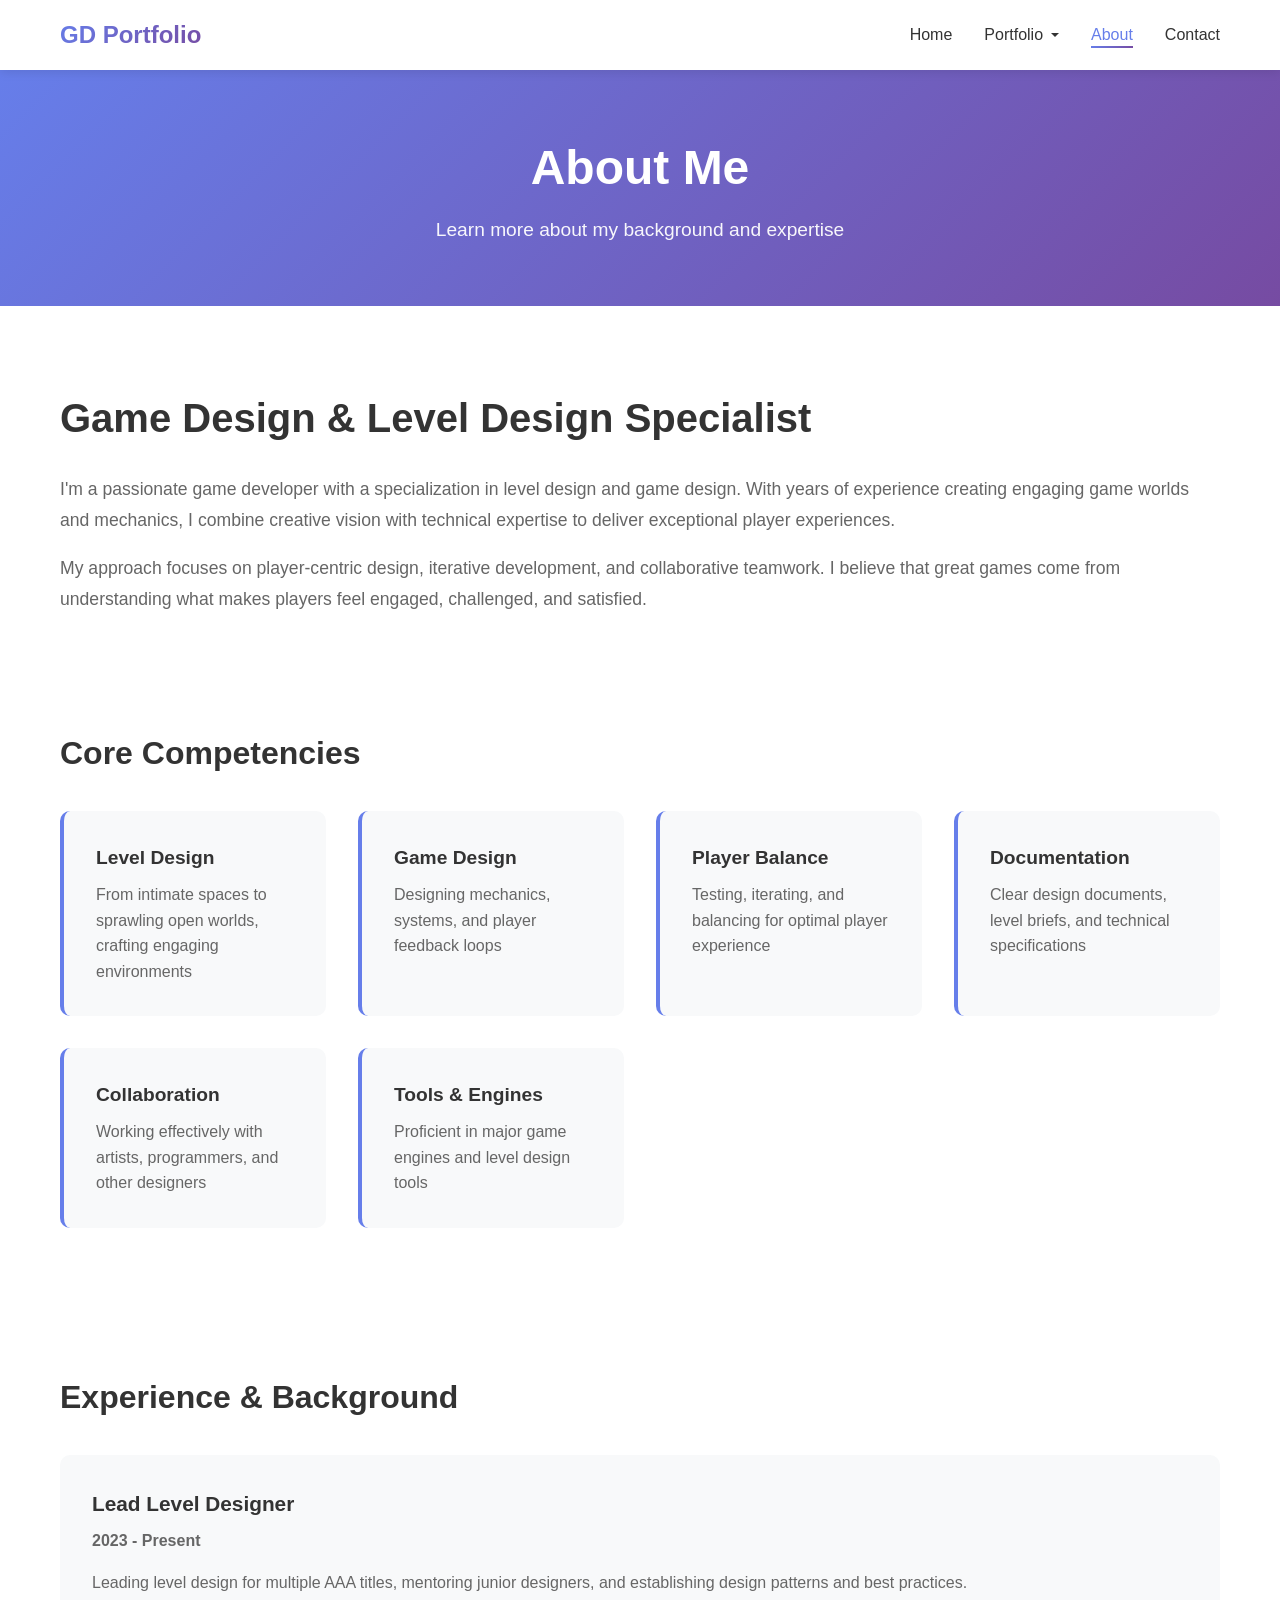
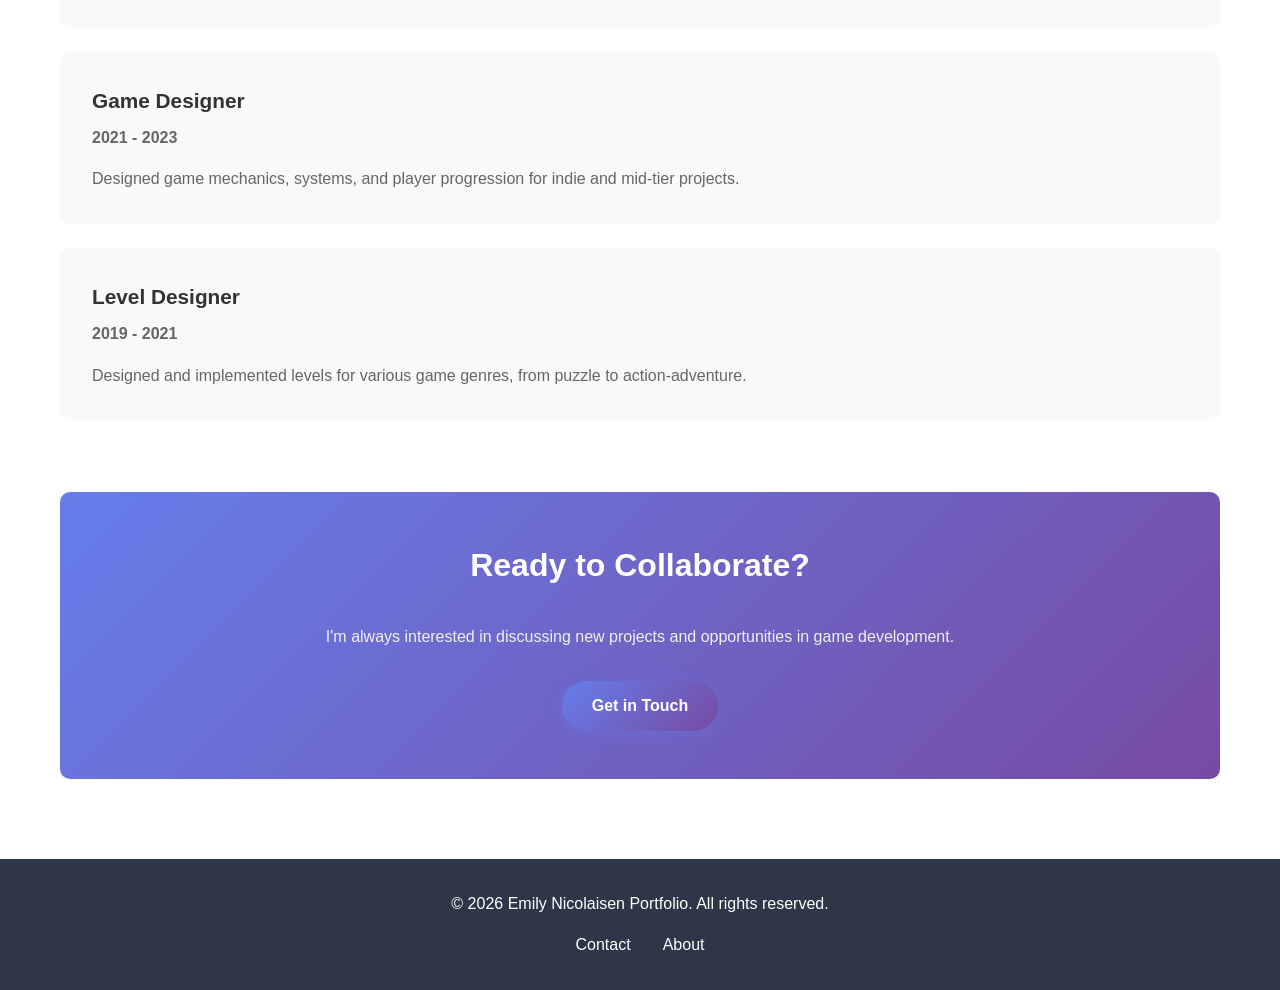
==== about.html @ a48c78db "Commiting folder" ====
<!DOCTYPE html>
<html lang="en">
<head>
    <meta charset="UTF-8">
    <meta name="viewport" content="width=device-width, initial-scale=1.0">
    <title>About - Game Developer</title>
    <link rel="stylesheet" href="style.css">
</head>
<body>
    <!-- Navigation -->
    <nav class="navbar">
        <div class="nav-container">
            <a href="index.html" class="logo">GD Portfolio</a>
            <ul class="nav-menu">
                <li><a href="index.html" class="nav-link">Home</a></li>
                <li class="nav-dropdown">
                    <a href="portfolio.html" class="nav-link">Portfolio</a>
                    <ul class="dropdown-menu">
                        <li><a href="project1.html" class="dropdown-link">Yolked and Loaded Level Design</a></li>
                        <li><a href="project2.html" class="dropdown-link">Environmental Puzzle System</a></li>
                        <li><a href="project3.html" class="dropdown-link">Narrative-Driven Experience</a></li>
                        <li><a href="project4.html" class="dropdown-link">Multiplayer Arena Design</a></li>
                    </ul>
                </li>
                <li><a href="about.html" class="nav-link active">About</a></li>
                <li><a href="contact.html" class="nav-link">Contact</a></li>
            </ul>
        </div>
    </nav>

    <!-- Page Header -->
    <section class="page-header">
        <div class="container">
            <h1>About Me</h1>
            <p>Learn more about my background and expertise</p>
        </div>
    </section>

    <!-- About Content -->
    <section class="about-section">
        <div class="container">
            <div class="about-content">
                <div class="about-text">
                    <h2>Game Design & Level Design Specialist</h2>
                    <p>
                        I'm a passionate game developer with a specialization in level design and game design. 
                        With years of experience creating engaging game worlds and mechanics, I combine creative vision 
                        with technical expertise to deliver exceptional player experiences.
                    </p>
                    <p>
                        My approach focuses on player-centric design, iterative development, and collaborative teamwork. 
                        I believe that great games come from understanding what makes players feel engaged, challenged, 
                        and satisfied.
                    </p>
                </div>

                <div class="skills-section">
                    <h3>Core Competencies</h3>
                    <div class="skills-grid">
                        <div class="skill">
                            <h4>Level Design</h4>
                            <p>From intimate spaces to sprawling open worlds, crafting engaging environments</p>
                        </div>
                        <div class="skill">
                            <h4>Game Design</h4>
                            <p>Designing mechanics, systems, and player feedback loops</p>
                        </div>
                        <div class="skill">
                            <h4>Player Balance</h4>
                            <p>Testing, iterating, and balancing for optimal player experience</p>
                        </div>
                        <div class="skill">
                            <h4>Documentation</h4>
                            <p>Clear design documents, level briefs, and technical specifications</p>
                        </div>
                        <div class="skill">
                            <h4>Collaboration</h4>
                            <p>Working effectively with artists, programmers, and other designers</p>
                        </div>
                        <div class="skill">
                            <h4>Tools & Engines</h4>
                            <p>Proficient in major game engines and level design tools</p>
                        </div>
                    </div>
                </div>

                <div class="experience-section">
                    <h3>Experience & Background</h3>
                    <div class="experience-item">
                        <h4>Lead Level Designer</h4>
                        <p class="experience-date">2023 - Present</p>
                        <p>Leading level design for multiple AAA titles, mentoring junior designers, and establishing design patterns and best practices.</p>
                    </div>
                    <div class="experience-item">
                        <h4>Game Designer</h4>
                        <p class="experience-date">2021 - 2023</p>
                        <p>Designed game mechanics, systems, and player progression for indie and mid-tier projects.</p>
                    </div>
                    <div class="experience-item">
                        <h4>Level Designer</h4>
                        <p class="experience-date">2019 - 2021</p>
                        <p>Designed and implemented levels for various game genres, from puzzle to action-adventure.</p>
                    </div>
                </div>

                <div class="cta-section">
                    <h3>Ready to Collaborate?</h3>
                    <p>I'm always interested in discussing new projects and opportunities in game development.</p>
                    <a href="contact.html" class="btn btn-primary">Get in Touch</a>
                </div>
            </div>
        </div>
    </section>

    <!-- Footer -->
    <footer class="footer">
        <div class="container">
            <p>&copy; 2026 Emily Nicolaisen Portfolio. All rights reserved.</p>
            <div class="footer-links">
                <a href="contact.html">Contact</a>
                <a href="about.html">About</a>
            </div>
        </div>
    </footer>
</body>
</html>
---- style.css ----
/* Reset & Base Styles */
* {
    margin: 0;
    padding: 0;
    box-sizing: border-box;
}

html {
    scroll-behavior: smooth;
    font-size: 16px;
}

body {
    font-family: -apple-system, BlinkMacSystemFont, 'Segoe UI', Roboto, Oxygen, Ubuntu, Cantarell, sans-serif;
    line-height: 1.6;
    color: #333;
    background-color: #f8f9fa;
}

.container {
    max-width: 1200px;
    margin: 0 auto;
    padding: 0 20px;
}

/* Navigation */
.navbar {
    background: white;
    box-shadow: 0 2px 10px rgba(0, 0, 0, 0.1);
    position: sticky;
    top: 0;
    z-index: 100;
}

.nav-container {
    max-width: 1200px;
    margin: 0 auto;
    padding: 0 20px;
    display: flex;
    justify-content: space-between;
    align-items: center;
    height: 70px;
}

.logo {
    font-size: 1.5rem;
    font-weight: 700;
    color: #667eea;
    text-decoration: none;
    background: linear-gradient(135deg, #667eea 0%, #764ba2 100%);
    -webkit-background-clip: text;
    -webkit-text-fill-color: transparent;
    background-clip: text;
}

.nav-menu {
    display: flex;
    list-style: none;
    gap: 2rem;
}

.nav-link {
    text-decoration: none;
    color: #333;
    font-weight: 500;
    transition: color 0.3s ease;
    position: relative;
}

.nav-link:hover,
.nav-link.active {
    color: #667eea;
}

.nav-link.active::after {
    content: '';
    position: absolute;
    bottom: -5px;
    left: 0;
    width: 100%;
    height: 2px;
    background: linear-gradient(135deg, #667eea 0%, #764ba2 100%);
}

.nav-dropdown > .nav-link.active::after {
    position: static;
    display: inline-block;
    width: auto;
    height: auto;
    background: none;
    border-left: 4px solid transparent;
    border-right: 4px solid transparent;
    border-top: 4px solid currentColor;
    margin-left: 0.5rem;
}

/* Dropdown Menu */
.nav-dropdown {
    position: relative;
}

.nav-dropdown > .nav-link {
    display: flex;
    align-items: center;
}

.nav-dropdown > .nav-link::after {
    content: '';
    display: inline-block;
    width: 0;
    height: 0;
    border-left: 4px solid transparent;
    border-right: 4px solid transparent;
    border-top: 4px solid currentColor;
    margin-left: 0.5rem;
    transition: transform 0.3s ease;
}

.nav-dropdown:hover > .nav-link::after {
    transform: rotate(180deg);
}

.dropdown-menu {
    position: absolute;
    top: 100%;
    left: 0;
    background: white;
    list-style: none;
    border-radius: 8px;
    box-shadow: 0 5px 20px rgba(0, 0, 0, 0.15);
    min-width: 250px;
    opacity: 0;
    visibility: hidden;
    transform: translateY(-10px);
    transition: all 0.3s ease;
    margin-top: 0.5rem;
    z-index: 99;
}

.nav-dropdown:hover .dropdown-menu {
    opacity: 1;
    visibility: visible;
    transform: translateY(0);
}

.dropdown-link {
    display: block;
    padding: 12px 20px;
    color: #333;
    text-decoration: none;
    transition: all 0.3s ease;
}

.dropdown-link:first-child {
    border-radius: 8px 8px 0 0;
}

.dropdown-link:last-child {
    border-radius: 0 0 8px 8px;
}

.dropdown-link:hover {
    background: #f0f0f0;
    color: #667eea;
    padding-left: 25px;
}

.dropdown-link.active {
    background: #f0f0f0;
    color: #667eea;
    font-weight: 600;
}

/* Hero Section */
.video-hero {
    min-height: 600px;
    display: flex;
    align-items: center;
    justify-content: center;
    color: white;
    text-align: center;
    position: relative;
    overflow: hidden;
}

.hero-video {
    position: absolute;
    top: 50%;
    left: 50%;
    min-width: 100%;
    min-height: 100%;
    width: auto;
    height: auto;
    transform: translate(-50%, -50%);
    object-fit: cover;
    z-index: 1;
}

.video-overlay {
    position: absolute;
    top: 0;
    left: 0;
    width: 100%;
    height: 100%;
    background: rgba(0, 0, 0, 0.4);
    z-index: 2;
}

.video-hero .hero-content {
    position: relative;
    z-index: 3;
    max-width: 800px;
    margin: 0 auto;
    padding: 0 20px;
}

.hero {
    min-height: 600px;
    background: linear-gradient(135deg, #667eea 0%, #764ba2 100%);
    display: flex;
    align-items: center;
    justify-content: center;
    color: white;
    text-align: center;
    position: relative;
    overflow: hidden;
}

.hero::before {
    content: '';
    position: absolute;
    width: 400px;
    height: 400px;
    background: rgba(255, 255, 255, 0.1);
    border-radius: 50%;
    top: -100px;
    right: -100px;
    animation: float 6s ease-in-out infinite;
}

.hero::after {
    content: '';
    position: absolute;
    width: 300px;
    height: 300px;
    background: rgba(255, 255, 255, 0.08);
    border-radius: 50%;
    bottom: -50px;
    left: -50px;
    animation: float 8s ease-in-out infinite;
}

@keyframes float {
    0%, 100% { transform: translateY(0px); }
    50% { transform: translateY(20px); }
}

.hero-content {
    position: relative;
    z-index: 2;
    max-width: 800px;
    margin: 0 auto;
    padding: 0 20px;
}

.hero-title {
    font-size: 3.5rem;
    margin-bottom: 1rem;
    font-weight: 700;
}

.hero-subtitle {
    font-size: 1.5rem;
    margin-bottom: 2rem;
    opacity: 0.95;
}

.hero-buttons {
    display: flex;
    gap: 1rem;
    justify-content: center;
    flex-wrap: wrap;
}

/* Buttons */
.btn {
    display: inline-block;
    padding: 12px 30px;
    border-radius: 50px;
    text-decoration: none;
    font-weight: 600;
    transition: all 0.3s ease;
    cursor: pointer;
    border: none;
    font-size: 1rem;
}

.btn-primary {
    background: linear-gradient(135deg, #667eea 0%, #764ba2 100%);
    color: white;
    box-shadow: 0 4px 15px rgba(102, 126, 234, 0.4);
}

.btn-primary:hover {
    transform: translateY(-2px);
    box-shadow: 0 6px 20px rgba(102, 126, 234, 0.6);
}

.btn-secondary {
    background: white;
    color: #667eea;
    border: 2px solid white;
}

.btn-secondary:hover {
    background: transparent;
    color: white;
}

/* Featured Section */
.featured {
    padding: 80px 0;
    background: white;
}

.featured h2 {
    font-size: 2.5rem;
    text-align: center;
    margin-bottom: 3rem;
    color: #333;
}

.projects-grid {
    display: grid;
    grid-template-columns: repeat(auto-fit, minmax(300px, 1fr));
    gap: 2rem;
}

.project-card {
    background: white;
    border-radius: 10px;
    overflow: hidden;
    box-shadow: 0 5px 20px rgba(0, 0, 0, 0.1);
    transition: transform 0.3s ease, box-shadow 0.3s ease;
}

.project-card:hover {
    transform: translateY(-5px);
    box-shadow: 0 10px 30px rgba(0, 0, 0, 0.15);
}

.project-image {
    width: 100%;
    height: 200px;
    object-fit: cover;
}

.project-card h3 {
    font-size: 1.5rem;
    padding: 1.5rem 1.5rem 0.5rem;
    color: #333;
}

.project-card p {
    padding: 0 1.5rem;
    color: #666;
    margin-bottom: 1rem;
}

.card-link {
    display: inline-block;
    padding: 0 1.5rem 1.5rem;
    color: #667eea;
    text-decoration: none;
    font-weight: 600;
    transition: color 0.3s ease;
}

.card-link:hover {
    color: #764ba2;
}

/* Page Header */
.page-header {
    background: linear-gradient(135deg, #667eea 0%, #764ba2 100%);
    color: white;
    padding: 60px 0;
    text-align: center;
}

.page-header h1 {
    font-size: 3rem;
    margin-bottom: 0.5rem;
}

.page-header p {
    font-size: 1.2rem;
    opacity: 0.95;
}

/* Portfolio Section */
.portfolio-section {
    padding: 80px 0;
    background: white;
}

.portfolio-grid {
    display: grid;
    gap: 3rem;
}

.portfolio-item {
    display: grid;
    grid-template-columns: 1fr 1fr;
    gap: 2rem;
    align-items: center;
    padding: 2rem;
    background: #f8f9fa;
    border-radius: 10px;
    transition: transform 0.3s ease, box-shadow 0.3s ease;
}

.portfolio-item:hover {
    transform: translateY(-5px);
    box-shadow: 0 10px 30px rgba(0, 0, 0, 0.1);
}

.portfolio-item:nth-child(even) {
    grid-template-columns: 1fr 1fr;
    direction: rtl;
}

.portfolio-item:nth-child(even) > * {
    direction: ltr;
}

.portfolio-image {
    width: 100%;
    height: 300px;
    border-radius: 10px;
    box-shadow: 0 10px 30px rgba(0, 0, 0, 0.1);
}

.portfolio-info h3 {
    font-size: 1.8rem;
    margin-bottom: 0.5rem;
    color: #333;
}

.role {
    color: #667eea;
    font-weight: 600;
    margin-bottom: 1rem;
}

.portfolio-info p {
    color: #666;
    line-height: 1.8;
    margin-bottom: 1rem;
}

.project-tags {
    display: flex;
    flex-wrap: wrap;
    gap: 0.5rem;
    margin-top: 1rem;
    margin-bottom: 1rem;
}

.tag {
    display: inline-block;
    background: #667eea;
    color: white;
    padding: 0.5rem 1rem;
    border-radius: 20px;
    font-size: 0.9rem;
}

.card-link {
    display: inline-block;
    color: #667eea;
    text-decoration: none;
    font-weight: 600;
    transition: color 0.3s ease;
}

.card-link:hover {
    color: #764ba2;
}

/* About Section */
.about-section {
    padding: 80px 0;
    background: white;
}

.about-content {
    display: grid;
    gap: 3rem;
}

.about-text h2 {
    font-size: 2.5rem;
    margin-bottom: 1.5rem;
    color: #333;
}

.about-text p {
    font-size: 1.1rem;
    color: #666;
    line-height: 1.8;
    margin-bottom: 1rem;
}

.skills-section h3,
.experience-section h3,
.cta-section h3 {
    font-size: 2rem;
    margin: 3rem 0 2rem;
    color: #333;
}

.skills-grid {
    display: grid;
    grid-template-columns: repeat(auto-fit, minmax(250px, 1fr));
    gap: 2rem;
    margin-bottom: 3rem;
}

.skill {
    background: #f8f9fa;
    padding: 2rem;
    border-radius: 10px;
    border-left: 4px solid #667eea;
}

.skill h4 {
    font-size: 1.2rem;
    margin-bottom: 0.5rem;
    color: #333;
}

.skill p {
    color: #666;
    line-height: 1.6;
}

.experience-item {
    background: #f8f9fa;
    padding: 2rem;
    border-radius: 10px;
    margin-bottom: 1.5rem;
}

.experience-item h4 {
    font-size: 1.3rem;
    color: #333;
    margin-bottom: 0.5rem;
}

.experience-date {
    color: #667eea;
    font-weight: 600;
    margin-bottom: 1rem;
}

.experience-item p {
    color: #666;
    line-height: 1.6;
}

.cta-section {
    background: linear-gradient(135deg, #667eea 0%, #764ba2 100%);
    color: white;
    padding: 3rem;
    border-radius: 10px;
    text-align: center;
}

.cta-section h3 {
    color: white;
    margin-top: 0;
}

.cta-section p {
    color: #f0f0f0;
    margin-bottom: 2rem;
}

/* Project Detail Pages */
.project-detail {
    padding: 80px 0;
    background: white;
}

.project-header-info {
    display: grid;
    grid-template-columns: 2fr 1fr;
    gap: 3rem;
    margin-bottom: 3rem;
    padding-bottom: 3rem;
    border-bottom: 2px solid #f0f0f0;
}

.project-overview h2 {
    font-size: 2rem;
    margin-bottom: 1.5rem;
    color: #333;
}

.project-overview p {
    color: #666;
    line-height: 1.8;
    margin-bottom: 1rem;
}

.project-meta {
    display: grid;
    grid-template-columns: 1fr;
    gap: 2rem;
}

.meta-item h4 {
    color: #667eea;
    font-weight: 600;
    margin-bottom: 0.5rem;
}

.meta-item p {
    color: #333;
    font-weight: 500;
}

.project-content h3 {
    font-size: 1.8rem;
    margin: 2rem 0 1rem;
    color: #333;
}

/* Media gallery carousel */
.gallery-container {
    display: flex;
    align-items: center;
    gap: 1rem;
    margin: 2rem 0;
}

.media-gallery {
    display: grid;
    grid-auto-columns: 280px;
    grid-auto-flow: column;
    gap: 1.5rem;
    overflow-x: auto;
    scroll-behavior: smooth;
    padding: 1rem 0;
    flex: 1;
}

.media-gallery::-webkit-scrollbar {
    height: 6px;
}

.media-gallery::-webkit-scrollbar-track {
    background: #f0f0f0;
    border-radius: 3px;
}

.media-gallery::-webkit-scrollbar-thumb {
    background: #667eea;
    border-radius: 3px;
}

.media-gallery::-webkit-scrollbar-thumb:hover {
    background: #764ba2;
}

.gallery-btn {
    background: #667eea;
    color: white;
    border: none;
    padding: 12px 16px;
    border-radius: 8px;
    cursor: pointer;
    font-size: 1.2rem;
    transition: background 0.3s ease;
    flex-shrink: 0;
}

.gallery-btn:hover {
    background: #764ba2;
}

/* Adjust media items for carousel */
.media-gallery .media-item {
    flex-shrink: 0;
    width: 100%;
    display: flex;
    align-items: center;
    justify-content: center;
}

.media-item img,
.media-item video {
    width: 100%;
    height: auto;
    max-height: 250px;
    border-radius: 10px;
    object-fit: cover;
    display: block;
}

/* Responsive gallery for tablets/mobile */
@media (max-width: 1024px) {
    .media-gallery {
        grid-template-columns: repeat(2, 1fr);
    }
}

@media (max-width: 768px) {
    .media-gallery {
        grid-template-columns: repeat(1, 1fr);
    }
    
    .gallery-container {
        flex-direction: column;
        gap: 1rem;
    }
    
    .gallery-btn {
        width: 100%;
    }
}


/* Lightbox modal styling */
.modal {
    display: none;
    position: fixed;
    z-index: 200;
    padding-top: 60px;
    left: 0;
    top: 0;
    width: 100%;
    height: 100%;
    overflow: auto;
    background-color: rgba(0,0,0,0.9);
}

.modal-content {
    margin: auto;
    display: block;
    max-width: 80%;
    max-height: 80%;
}

.modal-close {
    position: absolute;
    top: 20px;
    right: 35px;
    color: #f1f1f1;
    font-size: 40px;
    font-weight: bold;
    transition: 0.3s;
    cursor: pointer;
}

.modal-close:hover,
.modal-close:focus {
    color: #bbb;
    text-decoration: none;
    cursor: pointer;
}

.responsibility-list,
.lessons-list {
    list-style: none;
    padding: 0;
    margin-bottom: 2rem;
}

.responsibility-list li,
.lessons-list li {
    padding: 0.75rem 0 0.75rem 2rem;
    color: #666;
    position: relative;
    line-height: 1.6;
}

.responsibility-list li::before,
.lessons-list li::before {
    content: '▸';
    position: absolute;
    left: 0;
    color: #667eea;
    font-weight: bold;
}

.highlights-grid {
    display: grid;
    grid-template-columns: repeat(auto-fit, minmax(250px, 1fr));
    gap: 2rem;
    margin: 2rem 0;
}

.highlight-card {
    background: #f8f9fa;
    padding: 2rem;
    border-radius: 10px;
    border-left: 4px solid #667eea;
}

.highlight-card h4 {
    font-size: 1.1rem;
    color: #333;
    margin-bottom: 0.75rem;
}

.highlight-card p {
    color: #666;
    line-height: 1.6;
}

.challenge-item {
    background: #f8f9fa;
    padding: 2rem;
    border-radius: 10px;
    margin-bottom: 1.5rem;
}

.challenge-item h4 {
    font-size: 1.2rem;
    color: #333;
    margin-bottom: 0.75rem;
}

.challenge-item p {
    color: #666;
    line-height: 1.6;
    margin-bottom: 0.75rem;
}

.challenge-item p:last-child {
    margin-bottom: 0;
}

.challenge-item strong {
    color: #667eea;
}

.project-nav {
    margin-top: 3rem;
    text-align: center;
}

/* Contact Section */
.contact-section {
    padding: 80px 0;
    background: white;
}

.contact-wrapper {
    display: grid;
    grid-template-columns: 1fr 1fr;
    gap: 3rem;
}

.contact-info,
.contact-form {
    max-width: 500px;
}
/* ensure contact container matches other sections */
.contact-section .container {
    width: 100%;
    max-width: 1200px;
    padding: 0 20px;
}

.contact-info h2 {
    font-size: 2rem;
    margin-bottom: 1.5rem;
    color: #333;
}

.contact-info p {
    color: #666;
    margin-bottom: 2rem;
}

.info-item h4 {
    font-size: 1.1rem;
    color: #333;
    margin-bottom: 0.5rem;
    margin-top: 1.5rem;
}

.info-item p {
    color: #666;
}

.info-item a {
    color: #667eea;
    text-decoration: none;
    transition: color 0.3s ease;
}

.info-item a:hover {
    color: #764ba2;
}

.social-links {
    display: flex;
    flex-wrap: wrap;
    gap: 1rem;
    margin-top: 1rem;
}

.social-link {
    display: inline-block;
    background: #f0f0f0;
    color: #333;
    padding: 0.75rem 1.5rem;
    border-radius: 5px;
    text-decoration: none;
    transition: all 0.3s ease;
}

.social-link:hover {
    background: #3c1e5e;
    color: white;
}

.contact-form h2 {
    font-size: 2rem;
    margin-bottom: 1.5rem;
    color: #333;
}

.form-group {
    margin-bottom: 1.5rem;
}

.form-group label {
    display: block;
    margin-bottom: 0.5rem;
    color: #333;
    font-weight: 500;
}

.form-group input,
.form-group textarea {
    width: 100%;
    padding: 12px;
    border: 2px solid #e0e0e0;
    border-radius: 5px;
    font-family: inherit;
    font-size: 1rem;
    transition: border-color 0.3s ease;
}

.form-group input:focus,
.form-group textarea:focus {
    outline: none;
    border-color: #667eea;
}

.form-group textarea {
    resize: vertical;
}

/* Footer */
.footer {
    background: #2d3748;
    color: white;
    padding: 2rem 0;
    text-align: center;
}

.footer p {
    margin-bottom: 1rem;
}

.footer-links {
    display: flex;
    gap: 2rem;
    justify-content: center;
}

.footer-links a {
    color: white;
    text-decoration: none;
    transition: color 0.3s ease;
}

.footer-links a:hover {
    color: #667eea;
}

/* Responsive Design */
@media (max-width: 768px) {
    .nav-menu {
        gap: 1rem;
        font-size: 0.95rem;
    }

    .dropdown-menu {
        position: static;
        opacity: 1;
        visibility: visible;
        transform: none;
        box-shadow: none;
        background: #f8f9fa;
        margin-top: 0;
        border-radius: 0;
    }

    .dropdown-link {
        padding-left: 40px;
    }

    .nav-dropdown:hover .dropdown-menu {
        opacity: 1;
        visibility: visible;
        transform: none;
    }

    .hero-title {
        font-size: 2.5rem;
    }

    .hero-subtitle {
        font-size: 1.2rem;
    }

    .hero-buttons {
        flex-direction: column;
        align-items: center;
        gap: 1rem;
    }

    .hero-video {
        min-width: 150%;
        min-height: 150%;
    }

    .featured h2 {
        font-size: 2rem;
    }

    .page-header h1 {
        font-size: 2rem;
    }

    .project-item {
        grid-template-columns: 1fr;
    }

    .project-item:nth-child(even) {
        grid-template-columns: 1fr;
        direction: ltr;
    }

    .portfolio-item {
        grid-template-columns: 1fr;
    }

    .portfolio-item:nth-child(even) {
        grid-template-columns: 1fr;
        direction: ltr;
    }

    .contact-wrapper {
        grid-template-columns: 1fr;
    }

    .skills-grid {
        grid-template-columns: 1fr;
    }

    .projects-grid {
        grid-template-columns: 1fr;
    }

    .nav-link.active::after {
        width: 100%;
    }

    .project-header-info {
        grid-template-columns: 1fr;
    }
}

@media (max-width: 480px) {
    html {
        font-size: 14px;
    }

    .hero-title {
        font-size: 2rem;
    }

    .hero-subtitle {
        font-size: 1rem;
    }

    .nav-menu {
        gap: 0.5rem;
    }

    .navbar {
        padding: 0 10px;
    }

    .nav-container {
        padding: 0 10px;
    }

    .page-header h1 {
        font-size: 1.5rem;
    }

    .projects-grid {
        grid-template-columns: 1fr;
    }
}
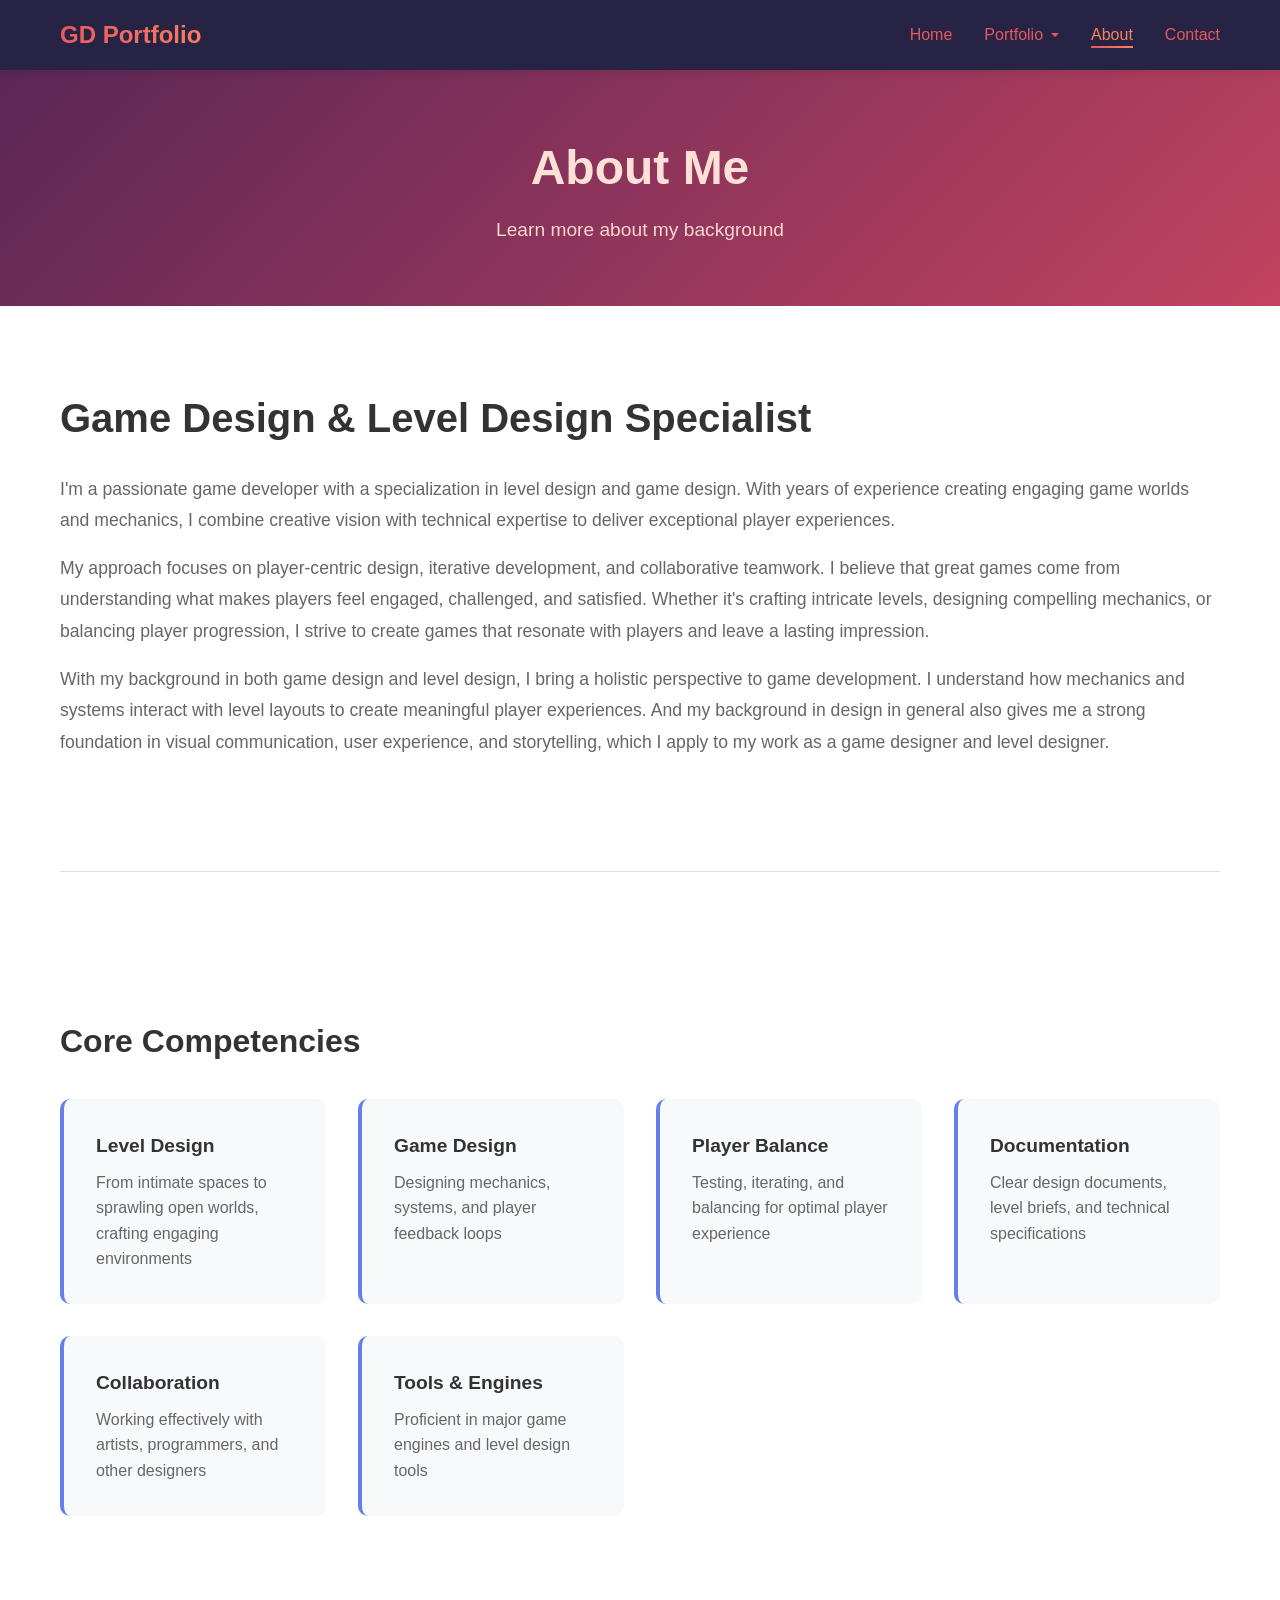
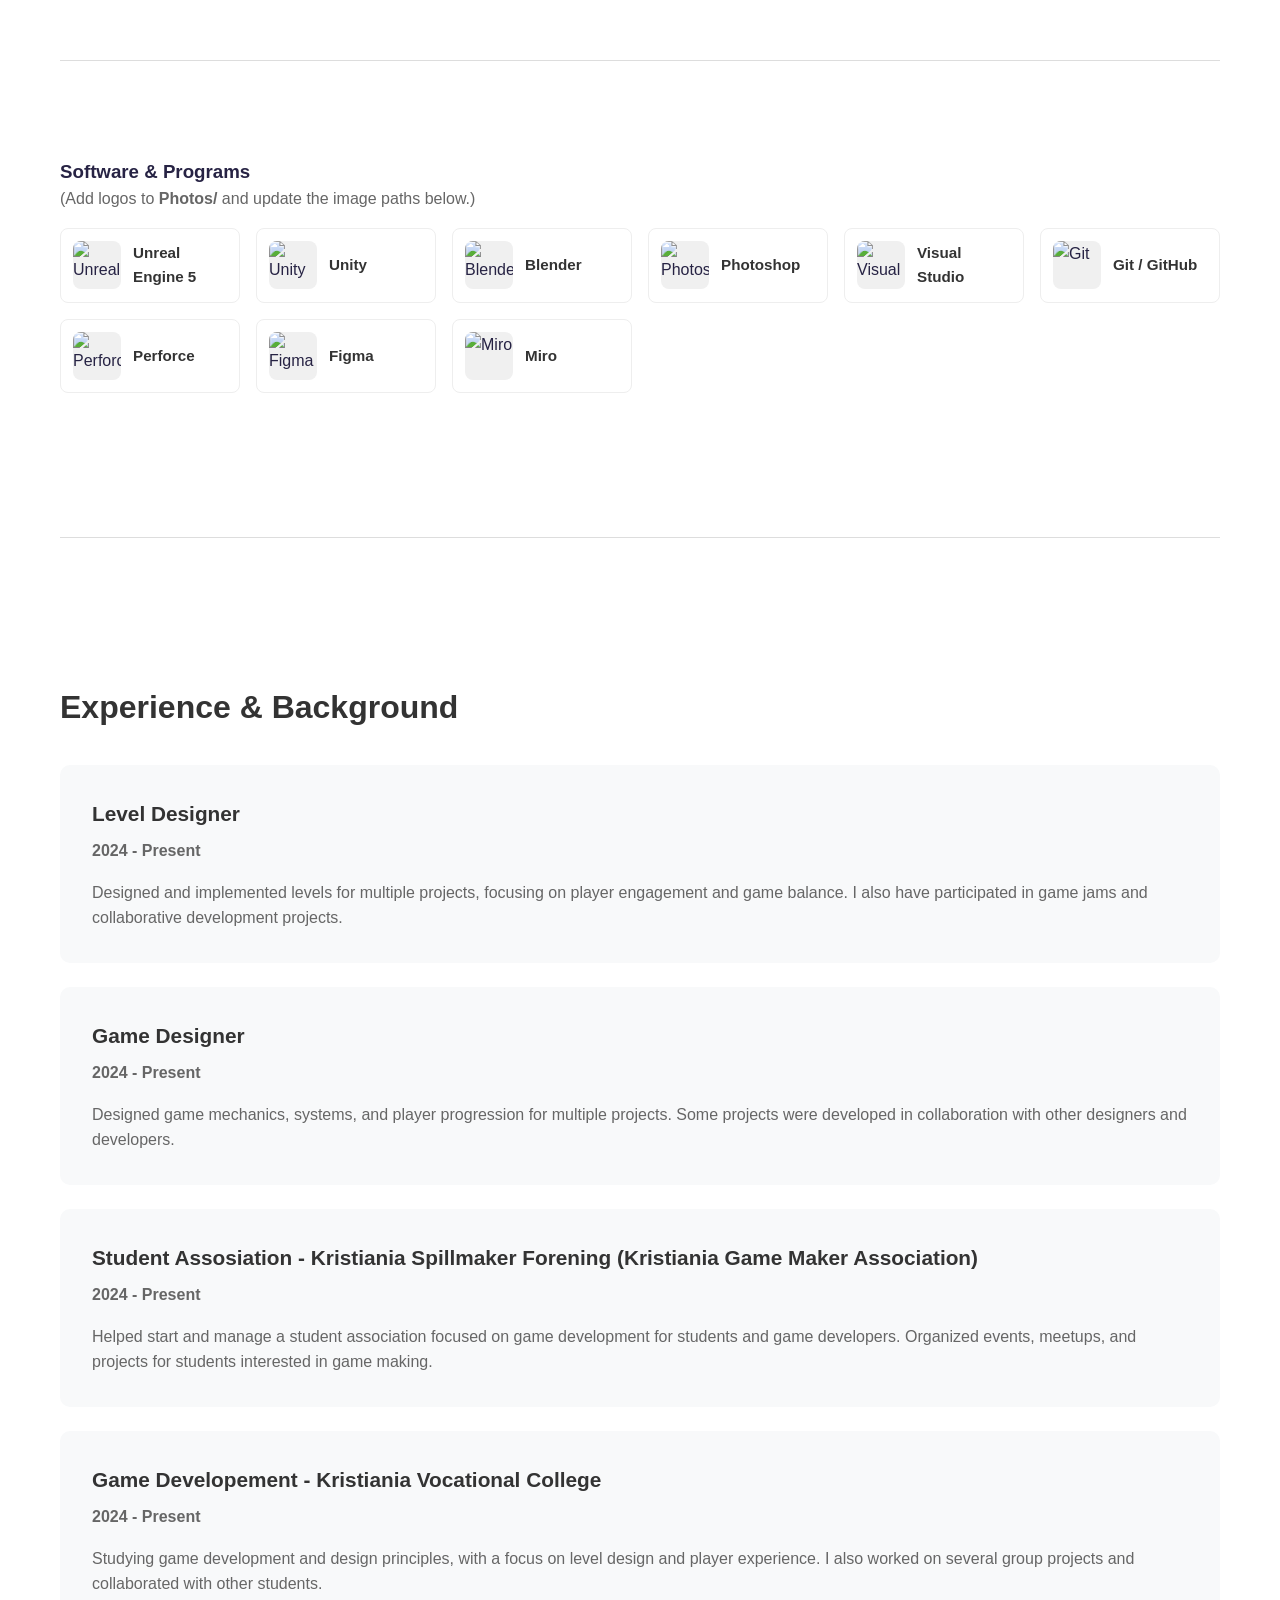
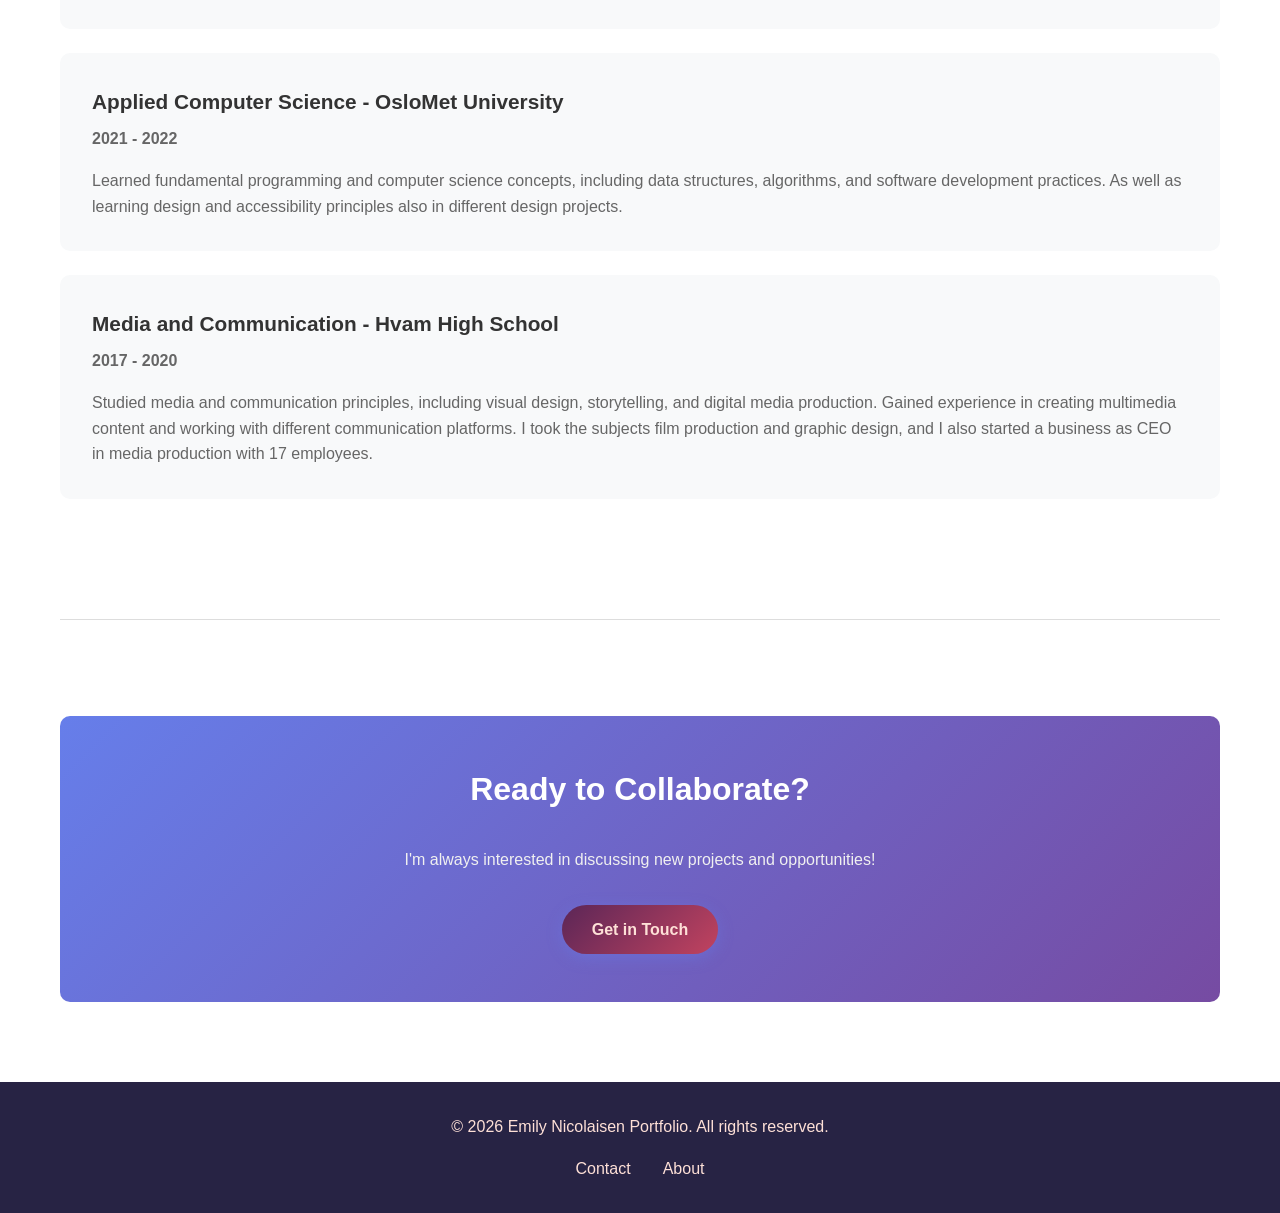
==== commit 793e4a3f: "so many chanbges" ====
--- a/about.html
+++ b/about.html
@@ -16,10 +16,10 @@
                 <li class="nav-dropdown">
                     <a href="portfolio.html" class="nav-link">Portfolio</a>
                     <ul class="dropdown-menu">
-                        <li><a href="project1.html" class="dropdown-link">Yolked and Loaded Level Design</a></li>
-                        <li><a href="project2.html" class="dropdown-link">Environmental Puzzle System</a></li>
-                        <li><a href="project3.html" class="dropdown-link">Narrative-Driven Experience</a></li>
-                        <li><a href="project4.html" class="dropdown-link">Multiplayer Arena Design</a></li>
+                        <li><a href="project1.html" class="dropdown-link">Yolked and Loaded</a></li>
+                        <li><a href="project2.html" class="dropdown-link">The Memory of a Potion</a></li>
+                        <li><a href="project3.html" class="dropdown-link">Dragepust (Dragonsbreath) - Rød Sjø</a></li>
+                        <li><a href="project4.html" class="dropdown-link">Bingo's Berries</a></li>
                     </ul>
                 </li>
                 <li><a href="about.html" class="nav-link active">About</a></li>
@@ -32,7 +32,7 @@
     <section class="page-header">
         <div class="container">
             <h1>About Me</h1>
-            <p>Learn more about my background and expertise</p>
+            <p>Learn more about my background</p>
         </div>
     </section>
 
@@ -50,10 +50,17 @@
                     <p>
                         My approach focuses on player-centric design, iterative development, and collaborative teamwork. 
                         I believe that great games come from understanding what makes players feel engaged, challenged, 
-                        and satisfied.
+                        and satisfied. Whether it's crafting intricate levels, designing compelling mechanics, or balancing player progression, 
+                        I strive to create games that resonate with players and leave a lasting impression.
                     </p>
-                </div>
-
+                    <p>
+                        With my background in both game design and level design, I bring a holistic perspective to game development. 
+                        I understand how mechanics and systems interact with level layouts to create meaningful player experiences. 
+                        And my background in design in general also gives me a strong foundation in visual communication, user experience, 
+                        and storytelling, which I apply to my work as a game designer and level designer.
+                    </p>
+                </div>
+                <hr class="section-divider">
                 <div class="skills-section">
                     <h3>Core Competencies</h3>
                     <div class="skills-grid">
@@ -83,29 +90,97 @@
                         </div>
                     </div>
                 </div>
-
+                <hr class="section-divider">
+                <div class="programs-section">
+                    <h3>Software & Programs</h3>
+                    <p class="programs-note">(Add logos to <strong>Photos/</strong> and update the image paths below.)</p>
+                    <div class="programs-grid">
+                        <div class="prog-card">
+                            <div class="prog-logo"><img src="Photos/unreal.png" alt="Unreal Engine"></div>
+                            <div class="prog-name">Unreal Engine 5</div>
+                        </div>
+                        <div class="prog-card">
+                            <div class="prog-logo"><img src="Photos/unity.png" alt="Unity"></div>
+                            <div class="prog-name">Unity</div>
+                        </div>
+                        <div class="prog-card">
+                            <div class="prog-logo"><img src="Photos/blender.png" alt="Blender"></div>
+                            <div class="prog-name">Blender</div>
+                        </div>
+                        <div class="prog-card">
+                            <div class="prog-logo"><img src="Photos/photoshop.png" alt="Photoshop"></div>
+                            <div class="prog-name">Photoshop</div>
+                        </div>
+                        <div class="prog-card">
+                            <div class="prog-logo"><img src="Photos/vs.png" alt="Visual Studio"></div>
+                            <div class="prog-name">Visual Studio</div>
+                        </div>
+                        <div class="prog-card">
+                            <div class="prog-logo"><img src="Photos/git.png" alt="Git"></div>
+                            <div class="prog-name">Git / GitHub</div>
+                        </div>
+                        <div class="prog-card">
+                            <div class="prog-logo"><img src="Photos/perforce.png" alt="Perforce"></div>
+                            <div class="prog-name">Perforce</div>
+                        </div>
+                        <div class="prog-card">
+                            <div class="prog-logo"><img src="Photos/figma.png" alt="Figma"></div>
+                            <div class="prog-name">Figma</div>
+                        </div>
+                        <div class="prog-card">
+                            <div class="prog-logo"><img src="Photos/miro.png" alt="Miro"></div>
+                            <div class="prog-name">Miro</div>
+                        </div>
+                    </div>
+                </div>
+                <hr class="section-divider">
                 <div class="experience-section">
                     <h3>Experience & Background</h3>
                     <div class="experience-item">
-                        <h4>Lead Level Designer</h4>
-                        <p class="experience-date">2023 - Present</p>
-                        <p>Leading level design for multiple AAA titles, mentoring junior designers, and establishing design patterns and best practices.</p>
+                        <h4>Level Designer</h4>
+                        <p class="experience-date">2024 - Present</p>
+                        <p>Designed and implemented levels for multiple projects, focusing on player engagement and game balance. 
+                            I also have participated in game jams and collaborative development projects.</p>
                     </div>
                     <div class="experience-item">
                         <h4>Game Designer</h4>
-                        <p class="experience-date">2021 - 2023</p>
-                        <p>Designed game mechanics, systems, and player progression for indie and mid-tier projects.</p>
-                    </div>
-                    <div class="experience-item">
-                        <h4>Level Designer</h4>
-                        <p class="experience-date">2019 - 2021</p>
-                        <p>Designed and implemented levels for various game genres, from puzzle to action-adventure.</p>
-                    </div>
-                </div>
-
+                        <p class="experience-date">2024 - Present</p>
+                        <p>Designed game mechanics, systems, and player progression for multiple projects. 
+                            Some projects were developed in collaboration with other designers and developers.</p>
+                    </div>
+                    <div class="experience-item">
+                        <h4>Student Assosiation - Kristiania Spillmaker Forening (Kristiania Game Maker Association)</h4>
+                        <p class="experience-date">2024 - Present</p>
+                        <p>Helped start and manage a student association focused on game development for students and game developers. 
+                            Organized events, meetups, and projects for students interested in game making.</p>
+                        </p>
+                    </div>
+                    <div class="experience-item">
+                        <h4>Game Developement - Kristiania Vocational College</h4>
+                        <p class="experience-date">2024 - Present</p>
+                        <p>Studying game development and design principles, with a focus on level design and player experience. 
+                            I also worked on several group projects and collaborated with other students.</p>
+                    </div>
+                    <div class="experience-item">
+                        <h4>Applied Computer Science - OsloMet University</h4>
+                        <p class="experience-date">2021 - 2022</p>
+                        <p>Learned fundamental programming and computer science concepts, including data structures, algorithms, and software development practices. 
+                            As well as learning design and accessibility principles also in different design projects.</p>
+                    </div>
+                    <div class="experience-item">
+                        <h4>Media and Communication - Hvam High School</h4>
+                        <p class="experience-date">2017 - 2020</p>
+                        <p>Studied media and communication principles, including visual design, storytelling, and digital media production. 
+                            Gained experience in creating multimedia content and working with different communication platforms. 
+                            I took the subjects film production and graphic design, and I also started a business as CEO in media production with 17 employees.</p>
+                        </p>
+                    </div>
+
+                </div>
+                <hr class="section-divider">
                 <div class="cta-section">
                     <h3>Ready to Collaborate?</h3>
-                    <p>I'm always interested in discussing new projects and opportunities in game development.</p>
+                    <p>I'm always interested in discussing new projects and opportunities!</p>
                     <a href="contact.html" class="btn btn-primary">Get in Touch</a>
                 </div>
             </div>
--- a/style.css
+++ b/style.css
@@ -13,8 +13,8 @@
 body {
     font-family: -apple-system, BlinkMacSystemFont, 'Segoe UI', Roboto, Oxygen, Ubuntu, Cantarell, sans-serif;
     line-height: 1.6;
-    color: #333;
-    background-color: #f8f9fa;
+    color: #272344;
+    background-color: #272344;
 }
 
 .container {
@@ -25,7 +25,7 @@
 
 /* Navigation */
 .navbar {
-    background: white;
+    background: rgb(39, 35, 68);
     box-shadow: 0 2px 10px rgba(0, 0, 0, 0.1);
     position: sticky;
     top: 0;
@@ -47,7 +47,7 @@
     font-weight: 700;
     color: #667eea;
     text-decoration: none;
-    background: linear-gradient(135deg, #667eea 0%, #764ba2 100%);
+    background: linear-gradient(135deg, #E4585F 0%, #FC8061 100%);
     -webkit-background-clip: text;
     -webkit-text-fill-color: transparent;
     background-clip: text;
@@ -61,7 +61,7 @@
 
 .nav-link {
     text-decoration: none;
-    color: #333;
+    color: #E4585F;
     font-weight: 500;
     transition: color 0.3s ease;
     position: relative;
@@ -69,7 +69,7 @@
 
 .nav-link:hover,
 .nav-link.active {
-    color: #667eea;
+    color: #FC8061;
 }
 
 .nav-link.active::after {
@@ -79,7 +79,7 @@
     left: 0;
     width: 100%;
     height: 2px;
-    background: linear-gradient(135deg, #667eea 0%, #764ba2 100%);
+    background: linear-gradient(135deg, #E4585F 0%, #FC8061 100%);
 }
 
 .nav-dropdown > .nav-link.active::after {
@@ -124,7 +124,7 @@
     position: absolute;
     top: 100%;
     left: 0;
-    background: white;
+    background: rgb(39, 35, 68);
     list-style: none;
     border-radius: 8px;
     box-shadow: 0 5px 20px rgba(0, 0, 0, 0.15);
@@ -146,7 +146,7 @@
 .dropdown-link {
     display: block;
     padding: 12px 20px;
-    color: #333;
+    color: #FC8061;
     text-decoration: none;
     transition: all 0.3s ease;
 }
@@ -160,8 +160,8 @@
 }
 
 .dropdown-link:hover {
-    background: #f0f0f0;
-    color: #667eea;
+    background: #5B2657;
+    color: #FC8061;
     padding-left: 25px;
 }
 
@@ -220,7 +220,7 @@
     display: flex;
     align-items: center;
     justify-content: center;
-    color: white;
+    color: #FDBFAF;
     text-align: center;
     position: relative;
     overflow: hidden;
@@ -296,8 +296,8 @@
 }
 
 .btn-primary {
-    background: linear-gradient(135deg, #667eea 0%, #764ba2 100%);
-    color: white;
+    background: linear-gradient(135deg, #5B2657 0%, #C2435F 100%);
+    color: #FEE0D7;
     box-shadow: 0 4px 15px rgba(102, 126, 234, 0.4);
 }
 
@@ -307,27 +307,27 @@
 }
 
 .btn-secondary {
-    background: white;
-    color: #667eea;
-    border: 2px solid white;
+    background: #FEE0D7;
+    color: #5B2657;
+    border: 2px solid #FEE0D7;
 }
 
 .btn-secondary:hover {
     background: transparent;
-    color: white;
+    color: #FEE0D7;
 }
 
 /* Featured Section */
 .featured {
     padding: 80px 0;
-    background: white;
+    background: #5B2657;
 }
 
 .featured h2 {
     font-size: 2.5rem;
     text-align: center;
     margin-bottom: 3rem;
-    color: #333;
+    color: #FEE0D7;
 }
 
 .projects-grid {
@@ -337,7 +337,7 @@
 }
 
 .project-card {
-    background: white;
+    background: #FEE0D7;
     border-radius: 10px;
     overflow: hidden;
     box-shadow: 0 5px 20px rgba(0, 0, 0, 0.1);
@@ -382,8 +382,8 @@
 
 /* Page Header */
 .page-header {
-    background: linear-gradient(135deg, #667eea 0%, #764ba2 100%);
-    color: white;
+    background: linear-gradient(135deg, #5B2657 0%, #C2435F 100%);
+    color: #FEE0D7;
     padding: 60px 0;
     text-align: center;
 }
@@ -401,7 +401,7 @@
 /* Portfolio Section */
 .portfolio-section {
     padding: 80px 0;
-    background: white;
+    background: #272344;
 }
 
 .portfolio-grid {
@@ -415,7 +415,7 @@
     gap: 2rem;
     align-items: center;
     padding: 2rem;
-    background: #f8f9fa;
+    background: #FEE0D7;
     border-radius: 10px;
     transition: transform 0.3s ease, box-shadow 0.3s ease;
 }
@@ -556,6 +556,59 @@
     font-size: 1.3rem;
     color: #333;
     margin-bottom: 0.5rem;
+}
+
+/* section divider for better readability */
+.section-divider {
+    border: none;
+    border-top: 1px solid #ddd;
+    margin: 3rem 0;
+}
+
+/* programs section styling */
+.programs-section {
+    margin-bottom: 3rem;
+}
+/* programs grid styles */
+.programs-note {
+    color: #666;
+    margin-bottom: 1rem;
+}
+.programs-grid {
+    display: grid;
+    grid-template-columns: repeat(auto-fit, minmax(160px, 1fr));
+    gap: 1rem;
+}
+.prog-card {
+    display: flex;
+    align-items: center;
+    gap: 0.75rem;
+    background: #fff;
+    padding: 0.75rem;
+    border-radius: 8px;
+    border: 1px solid #eee;
+}
+.prog-logo {
+    width: 48px;
+    height: 48px;
+    flex: 0 0 48px;
+    border-radius: 8px;
+    background: #f0f0f0;
+    display: flex;
+    align-items: center;
+    justify-content: center;
+    overflow: hidden;
+}
+.prog-logo img {
+    width: 100%;
+    height: 100%;
+    object-fit: contain;
+    display: block;
+}
+.prog-name {
+    font-weight: 600;
+    color: #333;
+    font-size: 0.95rem;
 }
 
 .experience-date {
@@ -969,8 +1022,8 @@
 
 /* Footer */
 .footer {
-    background: #2d3748;
-    color: white;
+    background: #272344;
+    color: #FEE0D7;
     padding: 2rem 0;
     text-align: center;
 }
@@ -986,13 +1039,13 @@
 }
 
 .footer-links a {
-    color: white;
+    color: #FEE0D7;
     text-decoration: none;
     transition: color 0.3s ease;
 }
 
 .footer-links a:hover {
-    color: #667eea;
+    color: #FC8061;
 }
 
 /* Responsive Design */
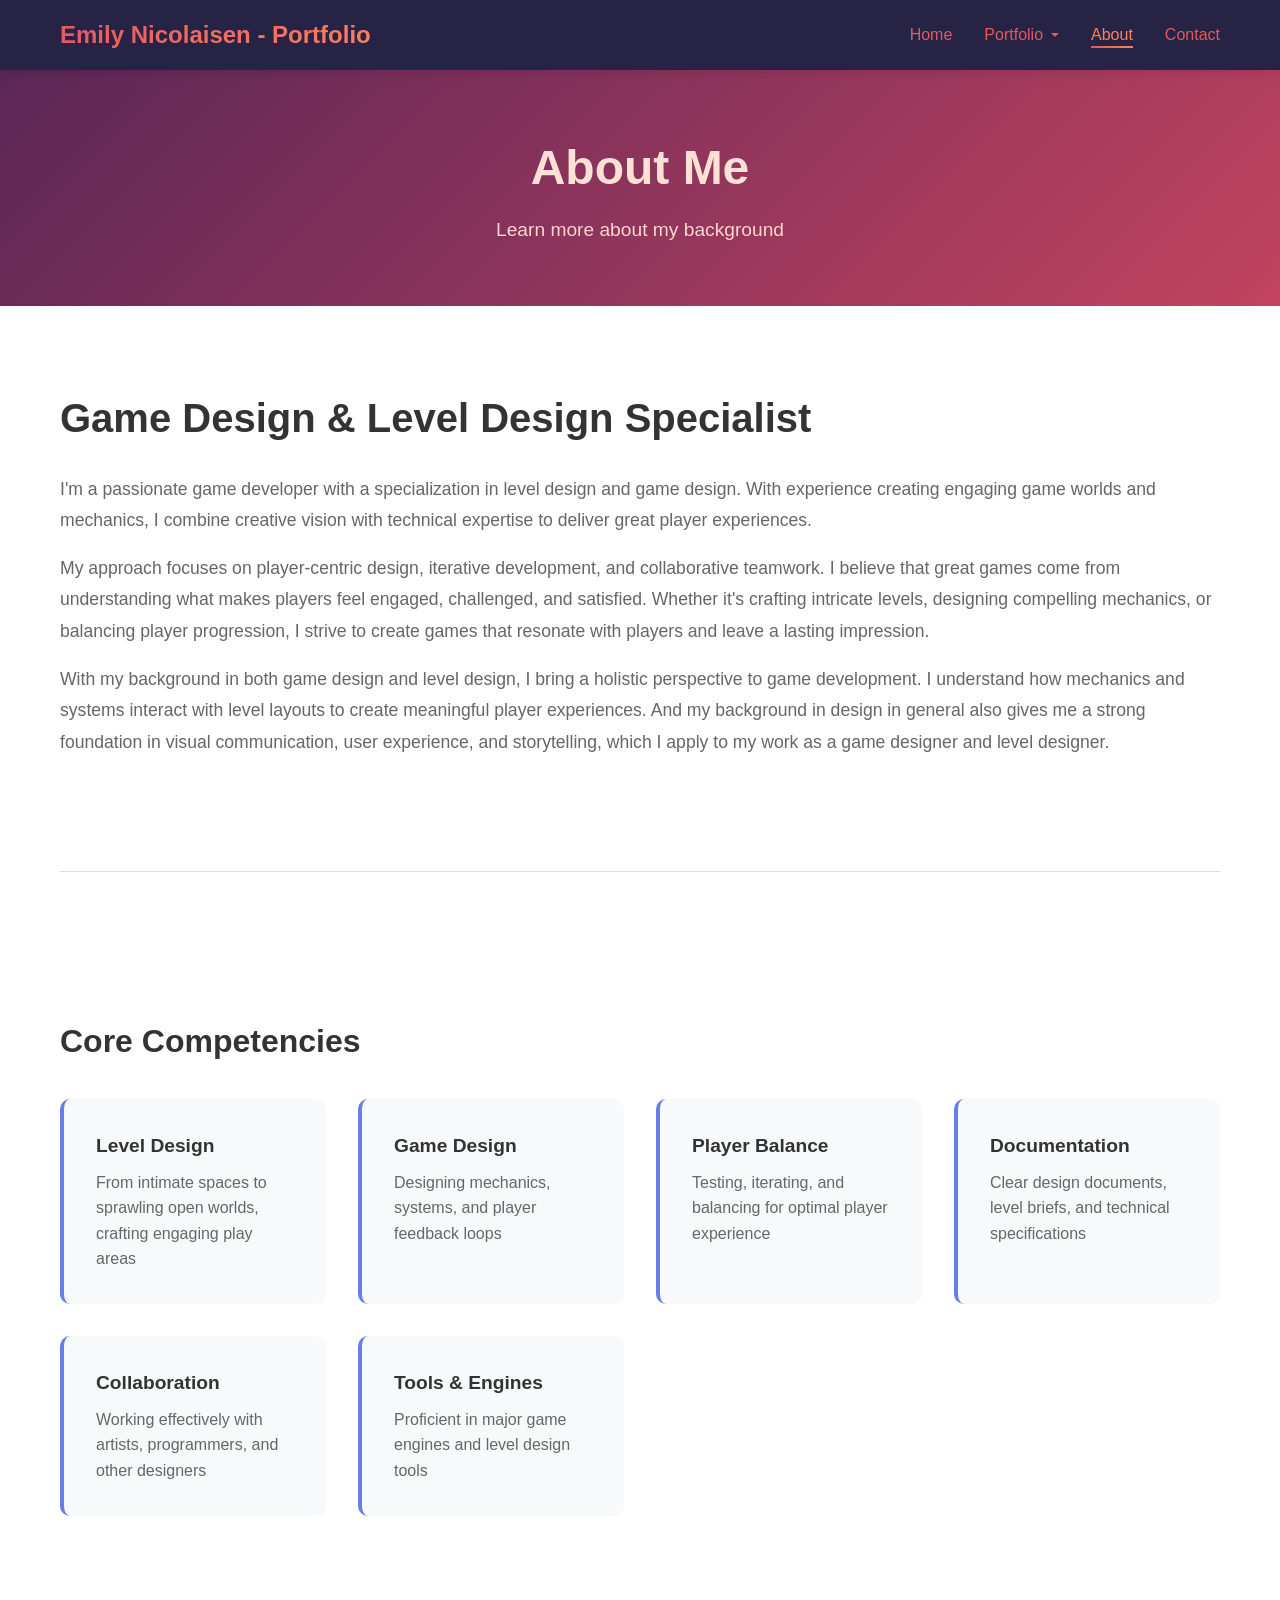
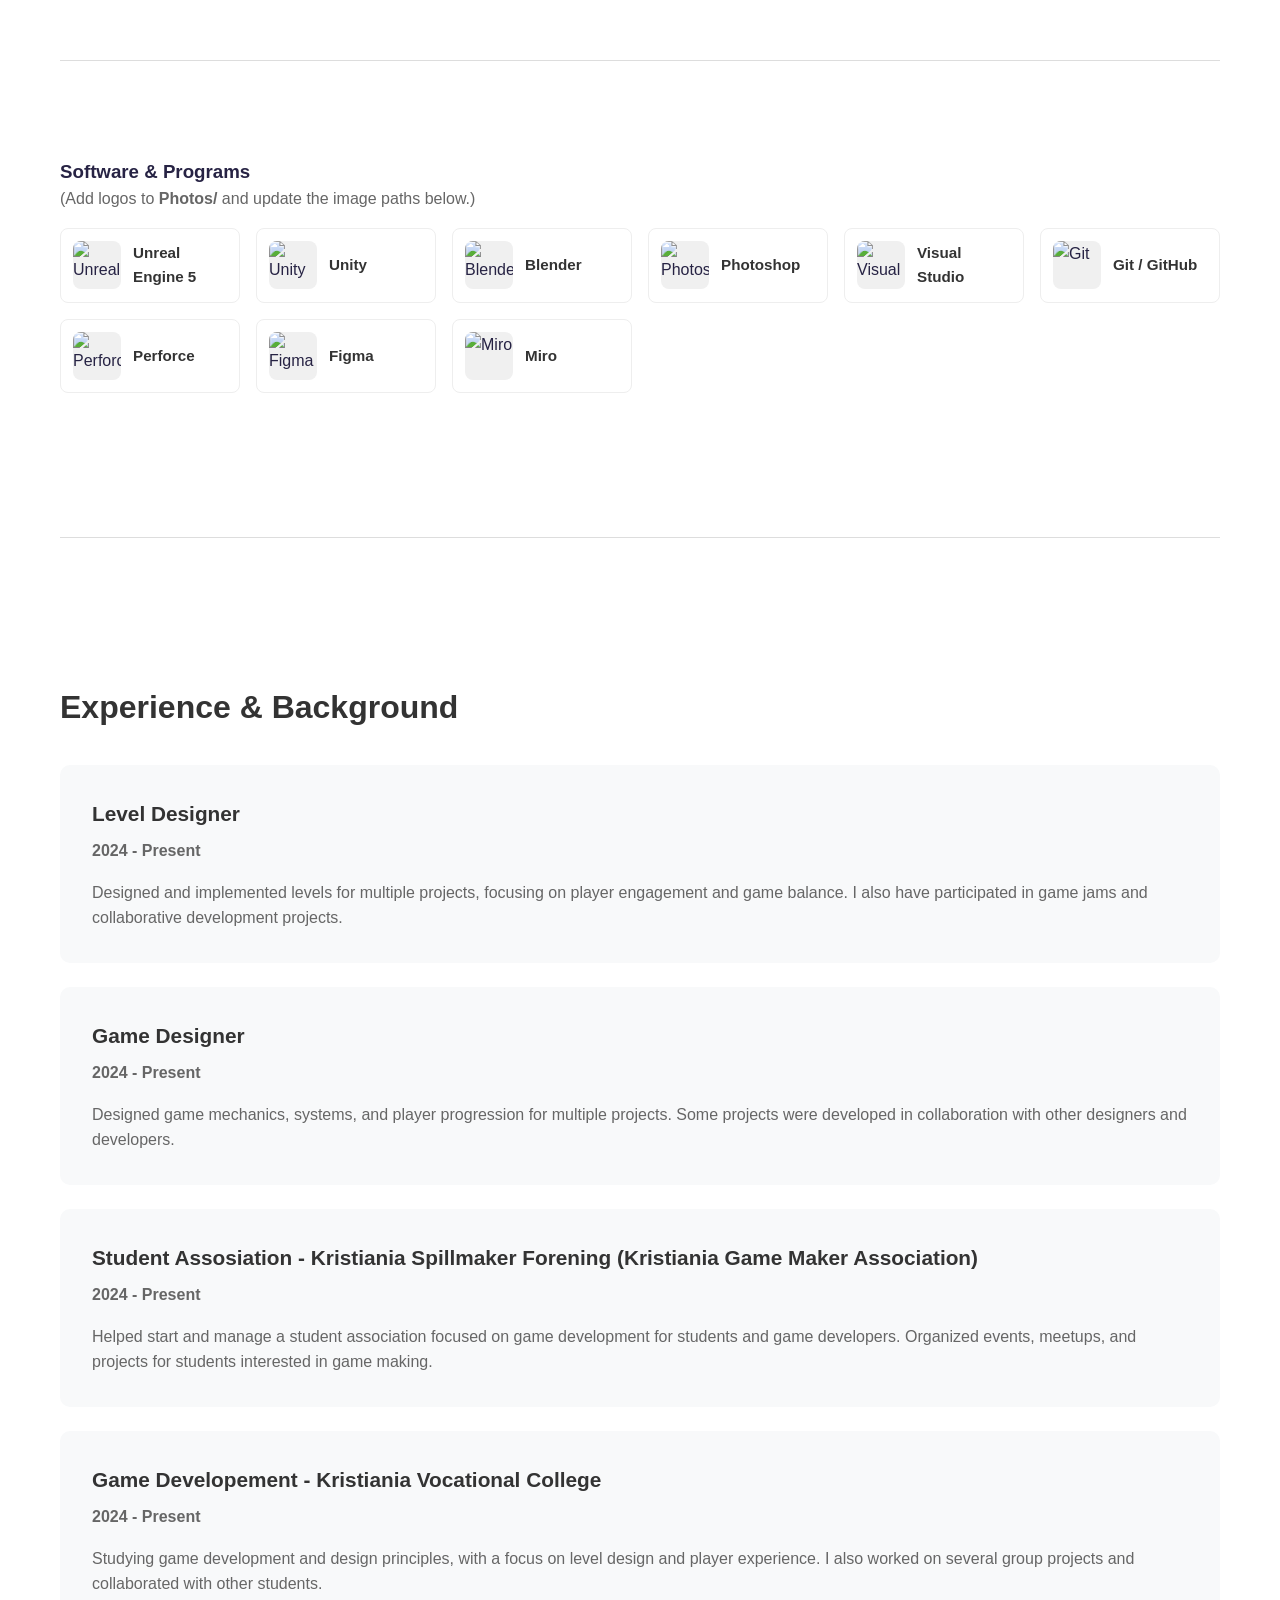
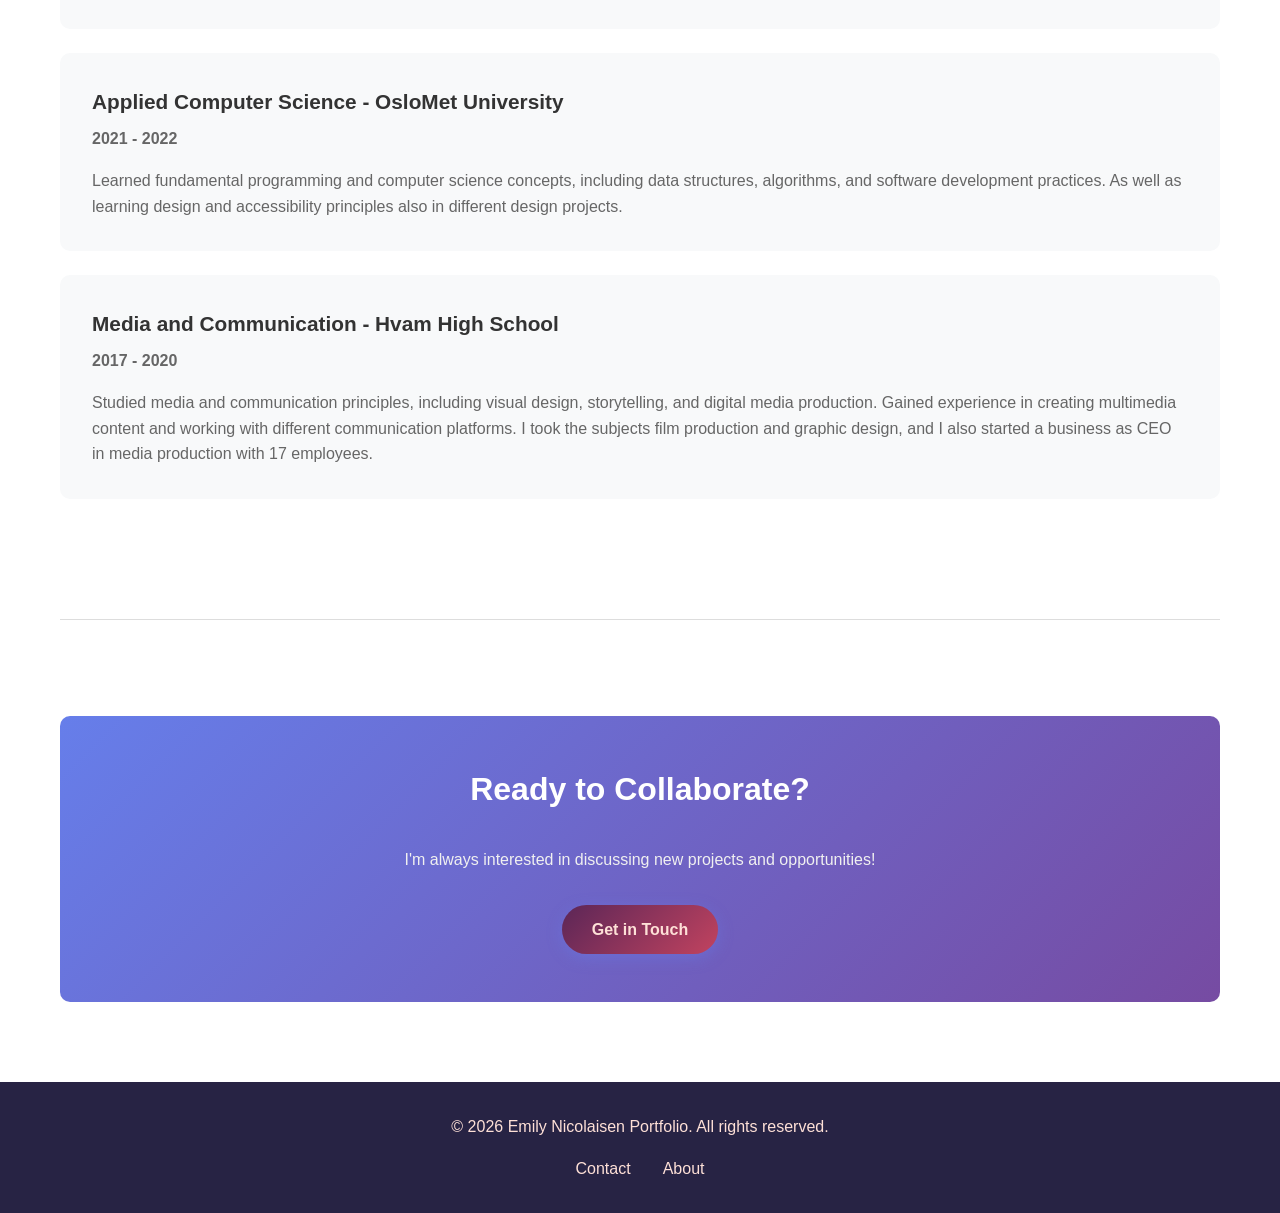
==== commit f9c8f54e: "Small changes" ====
--- a/about.html
+++ b/about.html
@@ -10,7 +10,7 @@
     <!-- Navigation -->
     <nav class="navbar">
         <div class="nav-container">
-            <a href="index.html" class="logo">GD Portfolio</a>
+            <a href="index.html" class="logo">Emily Nicolaisen - Portfolio</a>
             <ul class="nav-menu">
                 <li><a href="index.html" class="nav-link">Home</a></li>
                 <li class="nav-dropdown">
@@ -44,8 +44,8 @@
                     <h2>Game Design & Level Design Specialist</h2>
                     <p>
                         I'm a passionate game developer with a specialization in level design and game design. 
-                        With years of experience creating engaging game worlds and mechanics, I combine creative vision 
-                        with technical expertise to deliver exceptional player experiences.
+                        With experience creating engaging game worlds and mechanics, I combine creative vision 
+                        with technical expertise to deliver great player experiences.
                     </p>
                     <p>
                         My approach focuses on player-centric design, iterative development, and collaborative teamwork. 
@@ -66,7 +66,7 @@
                     <div class="skills-grid">
                         <div class="skill">
                             <h4>Level Design</h4>
-                            <p>From intimate spaces to sprawling open worlds, crafting engaging environments</p>
+                            <p>From intimate spaces to sprawling open worlds, crafting engaging play areas</p>
                         </div>
                         <div class="skill">
                             <h4>Game Design</h4>
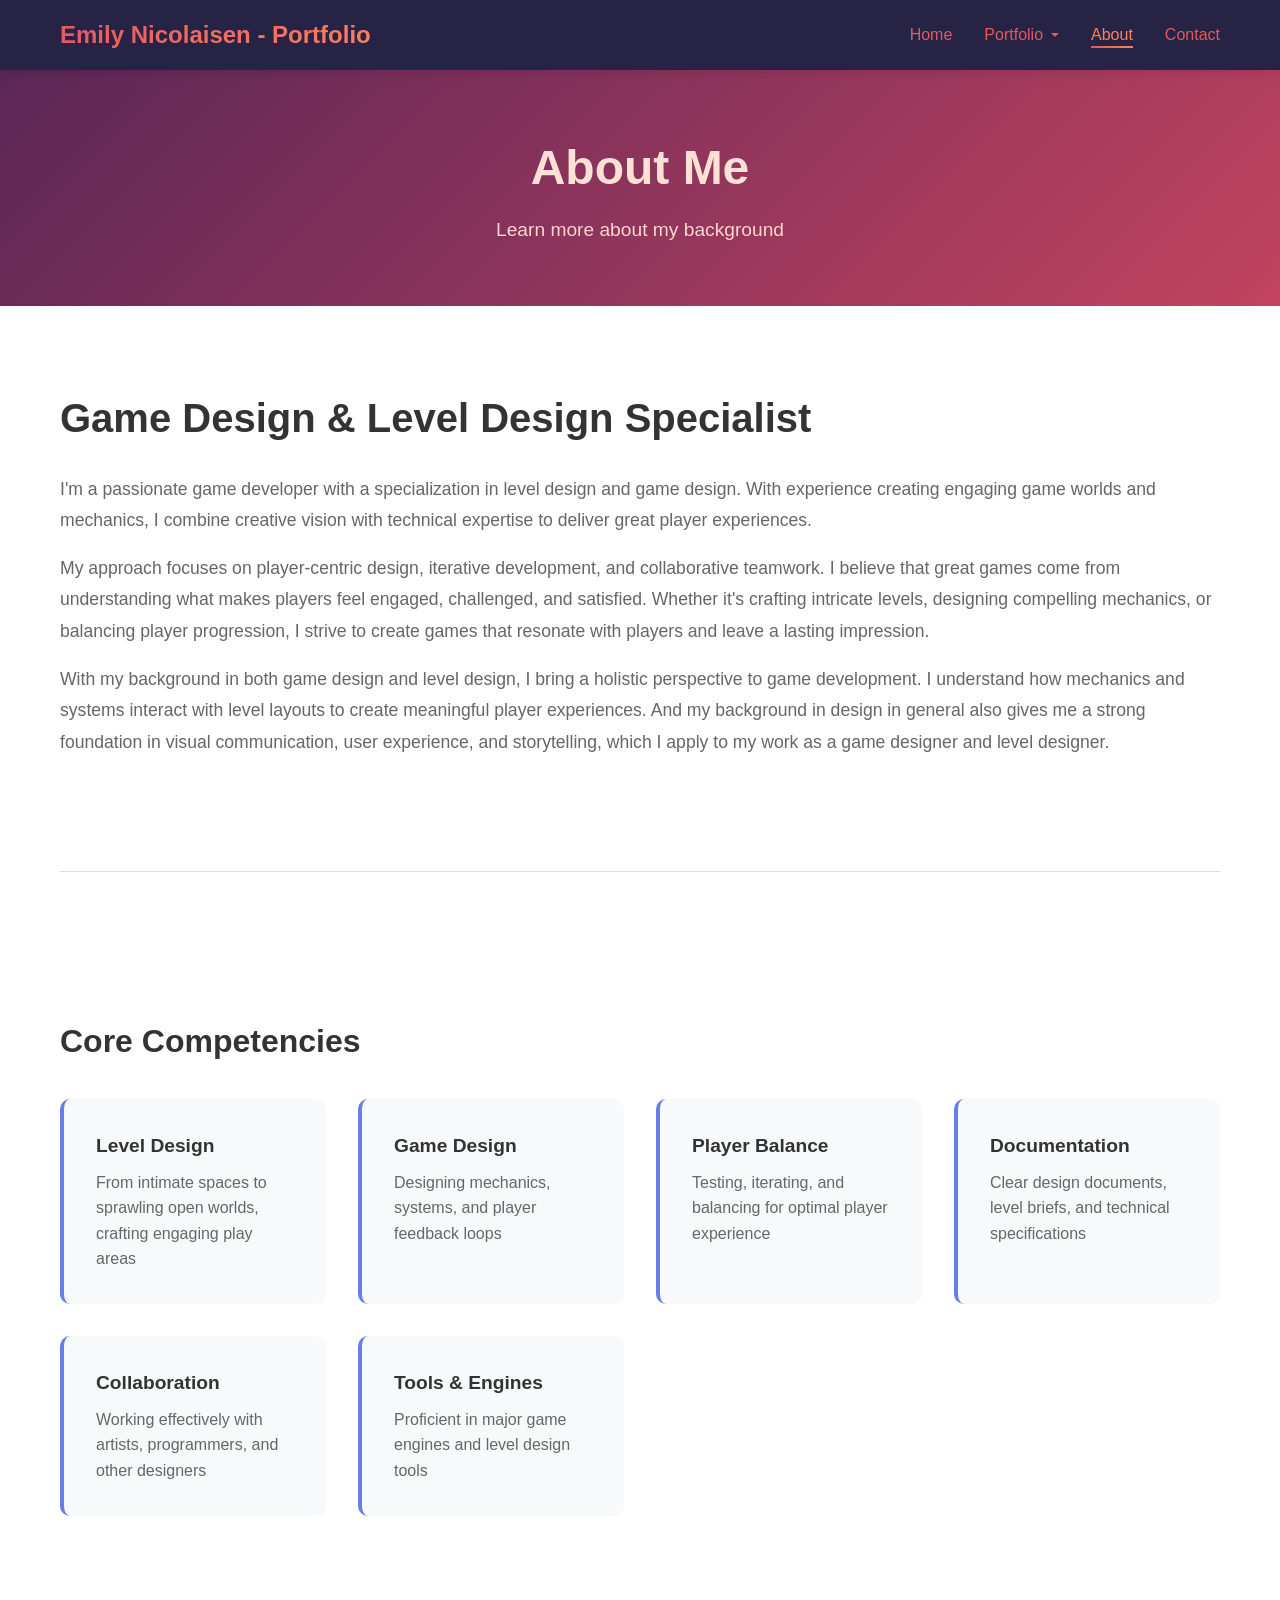
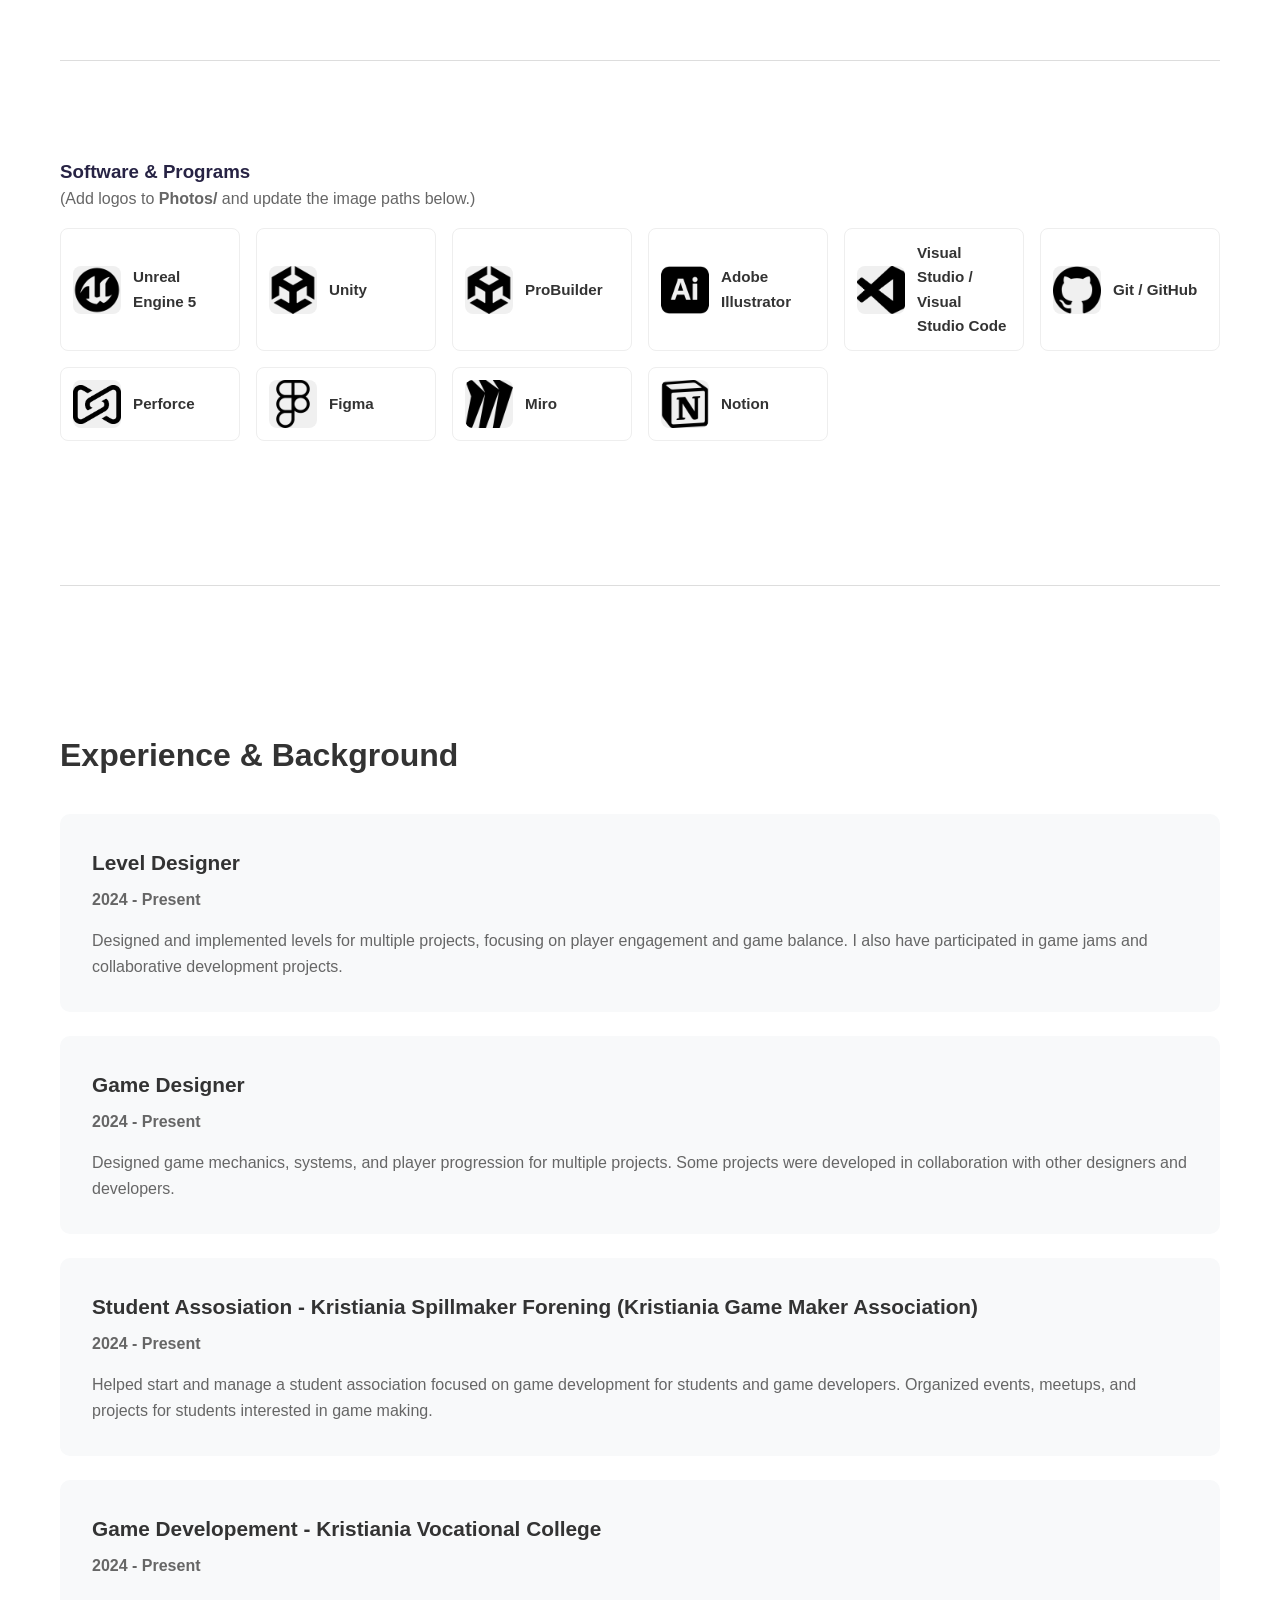
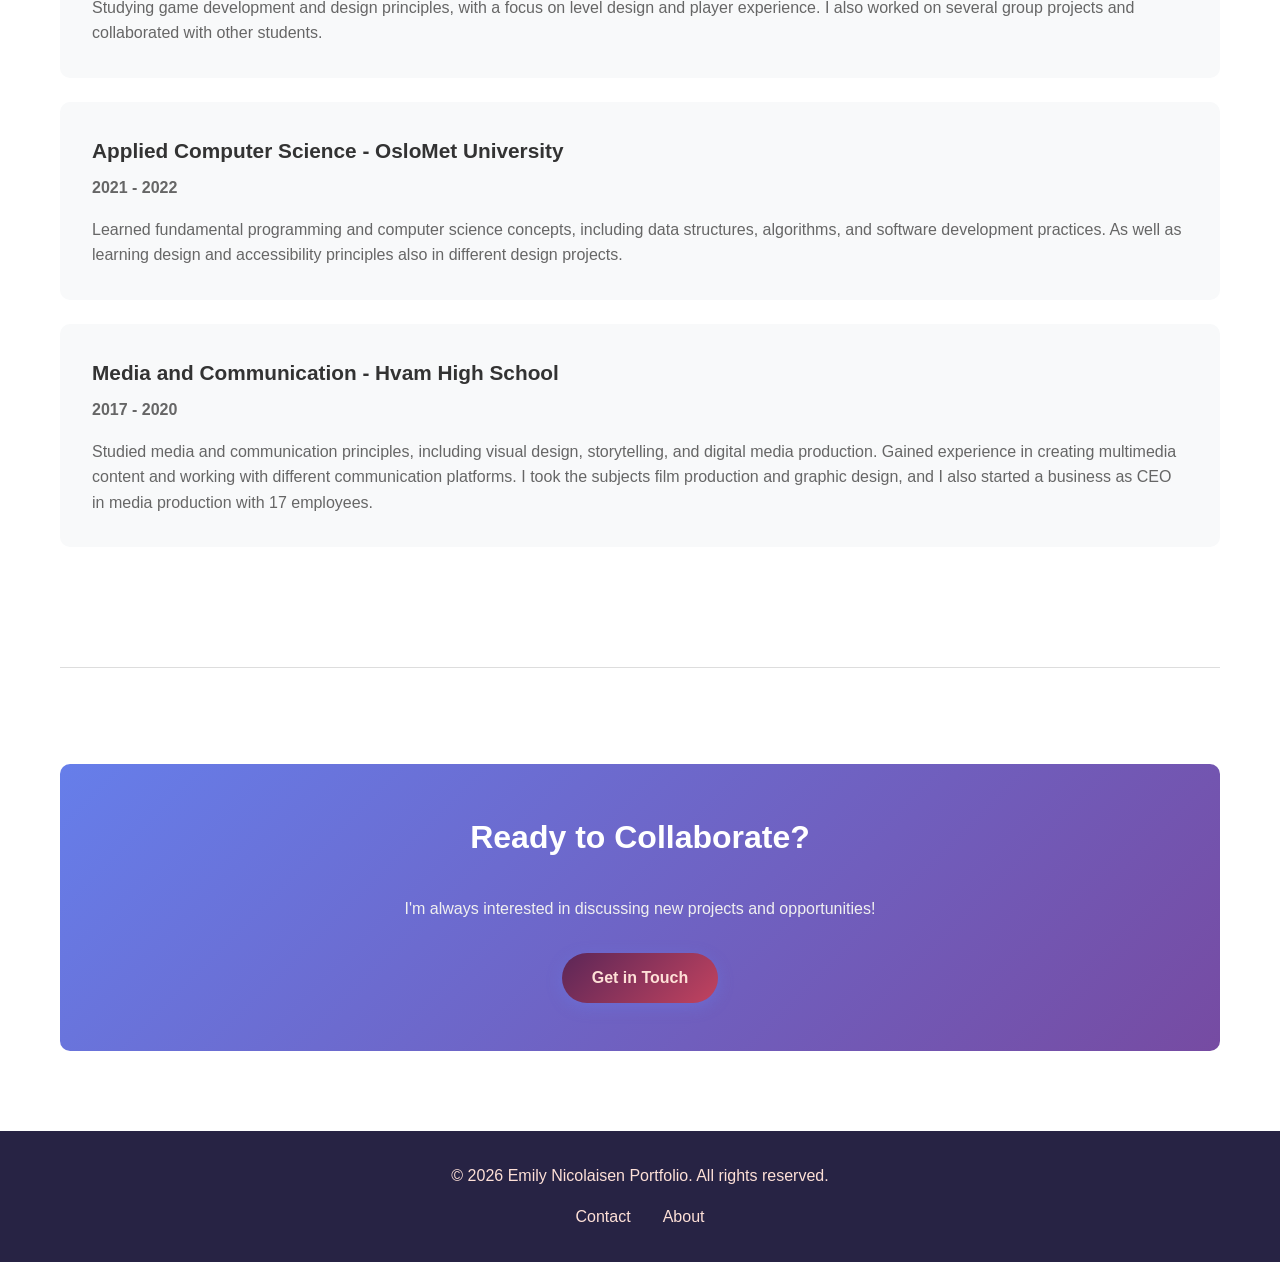
==== commit 4df83b74: "Some rewrites" ====
--- a/about.html
+++ b/about.html
@@ -10,20 +10,20 @@
     <!-- Navigation -->
     <nav class="navbar">
         <div class="nav-container">
-            <a href="index.html" class="logo">Emily Nicolaisen - Portfolio</a>
+            <a href="index" class="logo">Emily Nicolaisen - Portfolio</a>
             <ul class="nav-menu">
-                <li><a href="index.html" class="nav-link">Home</a></li>
+                <li><a href="index" class="nav-link">Home</a></li>
                 <li class="nav-dropdown">
-                    <a href="portfolio.html" class="nav-link">Portfolio</a>
+                    <a href="portfolio" class="nav-link">Portfolio</a>
                     <ul class="dropdown-menu">
-                        <li><a href="project1.html" class="dropdown-link">Yolked and Loaded</a></li>
-                        <li><a href="project2.html" class="dropdown-link">The Memory of a Potion</a></li>
-                        <li><a href="project3.html" class="dropdown-link">Dragepust (Dragonsbreath) - Rød Sjø</a></li>
-                        <li><a href="project4.html" class="dropdown-link">Bingo's Berries</a></li>
+                        <li><a href="YolkedAndLoaded" class="dropdown-link">Yolked and Loaded</a></li>
+                        <li><a href="TheMemoryOfAPotion" class="dropdown-link">The Memory of a Potion</a></li>
+                        <li><a href="Dragepust" class="dropdown-link">Dragepust (Dragonsbreath) - Rød Sjø</a></li>
+                        <li><a href="BingosBerries" class="dropdown-link">Bingo's Berries</a></li>
                     </ul>
                 </li>
-                <li><a href="about.html" class="nav-link active">About</a></li>
-                <li><a href="contact.html" class="nav-link">Contact</a></li>
+                <li><a href="about" class="nav-link active">About</a></li>
+                <li><a href="contact" class="nav-link">Contact</a></li>
             </ul>
         </div>
     </nav>
@@ -96,40 +96,44 @@
                     <p class="programs-note">(Add logos to <strong>Photos/</strong> and update the image paths below.)</p>
                     <div class="programs-grid">
                         <div class="prog-card">
-                            <div class="prog-logo"><img src="Photos/unreal.png" alt="Unreal Engine"></div>
+                            <div class="prog-logo"><img src="Photos/UnrealBlackLogo.png" alt="Unreal Engine"></div>
                             <div class="prog-name">Unreal Engine 5</div>
                         </div>
                         <div class="prog-card">
-                            <div class="prog-logo"><img src="Photos/unity.png" alt="Unity"></div>
+                            <div class="prog-logo"><img src="Photos/UnityBlackLogo.png" alt="Unity"></div>
                             <div class="prog-name">Unity</div>
                         </div>
                         <div class="prog-card">
-                            <div class="prog-logo"><img src="Photos/blender.png" alt="Blender"></div>
-                            <div class="prog-name">Blender</div>
-                        </div>
-                        <div class="prog-card">
-                            <div class="prog-logo"><img src="Photos/photoshop.png" alt="Photoshop"></div>
-                            <div class="prog-name">Photoshop</div>
-                        </div>
-                        <div class="prog-card">
-                            <div class="prog-logo"><img src="Photos/vs.png" alt="Visual Studio"></div>
-                            <div class="prog-name">Visual Studio</div>
-                        </div>
-                        <div class="prog-card">
-                            <div class="prog-logo"><img src="Photos/git.png" alt="Git"></div>
+                            <div class="prog-logo"><img src="Photos/UnityBlackLogo.png" alt="Blender"></div>
+                            <div class="prog-name">ProBuilder</div>
+                        </div>
+                        <div class="prog-card">
+                            <div class="prog-logo"><img src="Photos/IllustratorBlackLogo.png" alt="Photoshop"></div>
+                            <div class="prog-name">Adobe Illustrator</div>
+                        </div>
+                        <div class="prog-card">
+                            <div class="prog-logo"><img src="Photos/VisualStudioBlackLogo.png" alt="Visual Studio"></div>
+                            <div class="prog-name">Visual Studio / Visual Studio Code</div>
+                        </div>
+                        <div class="prog-card">
+                            <div class="prog-logo"><img src="Photos/GithubBlackLogo.png" alt="Git"></div>
                             <div class="prog-name">Git / GitHub</div>
                         </div>
                         <div class="prog-card">
-                            <div class="prog-logo"><img src="Photos/perforce.png" alt="Perforce"></div>
+                            <div class="prog-logo"><img src="Photos/PerforceBlackLogo.png" alt="Perforce"></div>
                             <div class="prog-name">Perforce</div>
                         </div>
                         <div class="prog-card">
-                            <div class="prog-logo"><img src="Photos/figma.png" alt="Figma"></div>
+                            <div class="prog-logo"><img src="Photos/FigmaBlackLogo.png" alt="Figma"></div>
                             <div class="prog-name">Figma</div>
                         </div>
                         <div class="prog-card">
-                            <div class="prog-logo"><img src="Photos/miro.png" alt="Miro"></div>
+                            <div class="prog-logo"><img src="Photos/MiroBlackLogo.png" alt="Miro"></div>
                             <div class="prog-name">Miro</div>
+                        </div>
+                        <div class="prog-card">
+                            <div class="prog-logo"><img src="Photos/NotionBlackLogo.png" alt="Notion"></div>
+                            <div class="prog-name">Notion</div>
                         </div>
                     </div>
                 </div>
@@ -181,7 +185,7 @@
                 <div class="cta-section">
                     <h3>Ready to Collaborate?</h3>
                     <p>I'm always interested in discussing new projects and opportunities!</p>
-                    <a href="contact.html" class="btn btn-primary">Get in Touch</a>
+                    <a href="contact" class="btn btn-primary">Get in Touch</a>
                 </div>
             </div>
         </div>
@@ -192,8 +196,8 @@
         <div class="container">
             <p>&copy; 2026 Emily Nicolaisen Portfolio. All rights reserved.</p>
             <div class="footer-links">
-                <a href="contact.html">Contact</a>
-                <a href="about.html">About</a>
+                <a href="contact">Contact</a>
+                <a href="about">About</a>
             </div>
         </div>
     </footer>
